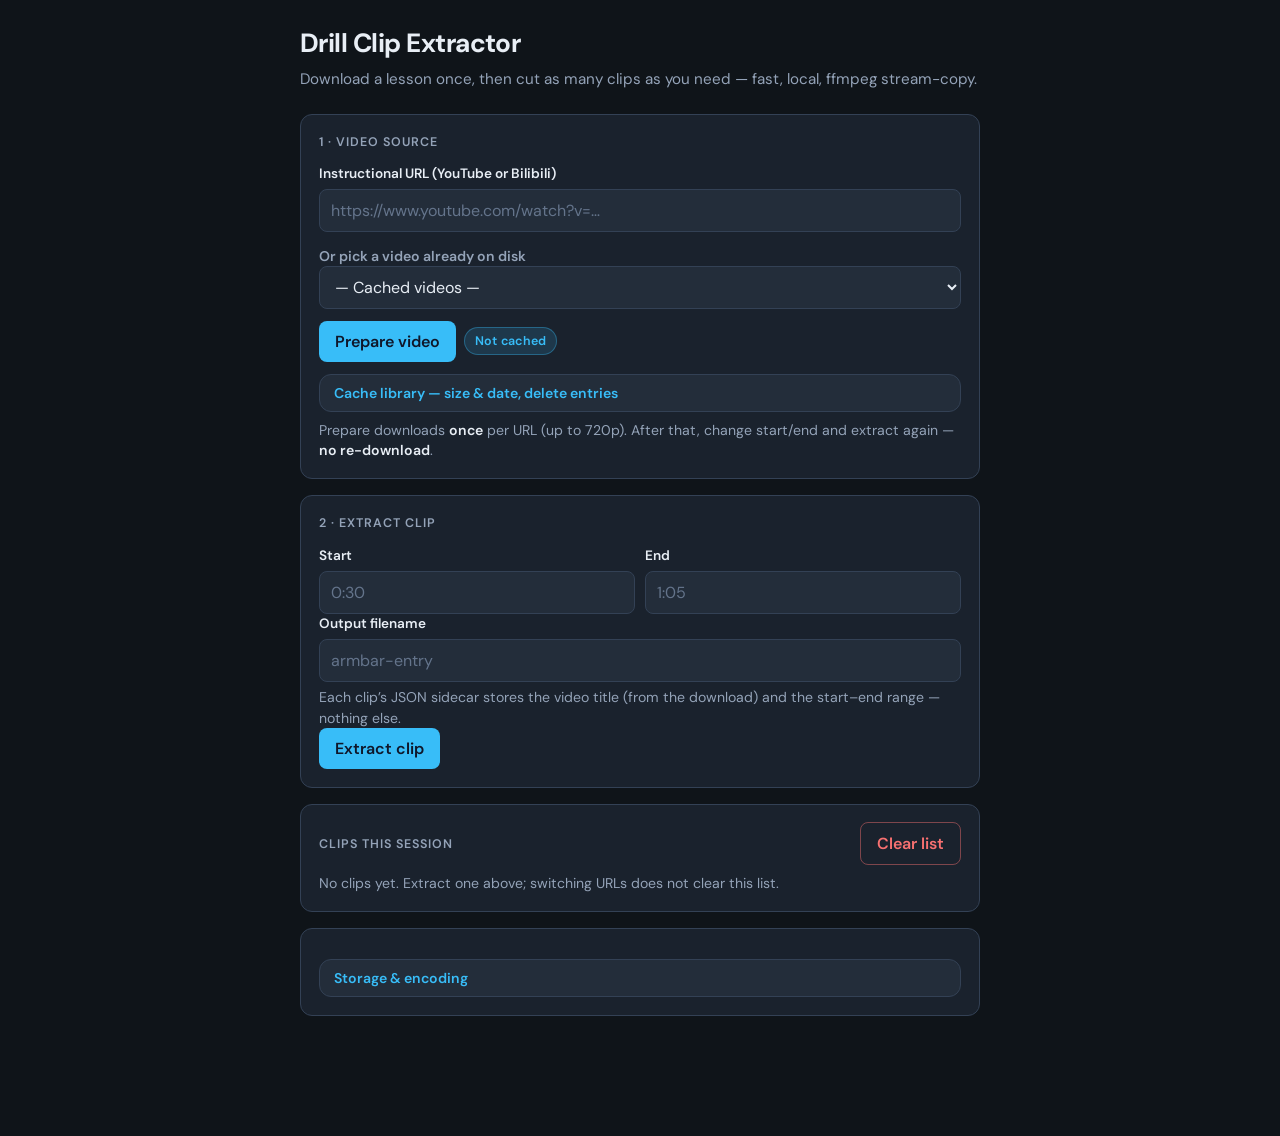
==== static/index.html @ 54c568aa "init" ====
<!DOCTYPE html>
<html lang="en">
<head>
  <meta charset="UTF-8">
  <meta name="viewport" content="width=device-width, initial-scale=1.0">
  <title>Drill Clip Extractor</title>
  <link rel="preconnect" href="https://fonts.googleapis.com">
  <link rel="preconnect" href="https://fonts.gstatic.com" crossorigin>
  <link href="https://fonts.googleapis.com/css2?family=DM+Sans:ital,opsz,wght@0,9..40,400;0,9..40,600;0,9..40,700;1,9..40,400&family=JetBrains+Mono:wght@400;500&display=swap" rel="stylesheet">
  <style>
    :root {
      --bg: #0f1419;
      --surface: #1a222d;
      --surface2: #232d3a;
      --border: #334155;
      --text: #e8eef5;
      --muted: #94a3b8;
      --accent: #38bdf8;
      --accent-dim: rgba(56, 189, 248, 0.15);
      --ok: #4ade80;
      --warn: #fbbf24;
      --radius: 12px;
      --font: "DM Sans", system-ui, sans-serif;
      --mono: "JetBrains Mono", ui-monospace, monospace;
    }
    * { box-sizing: border-box; }
    body {
      margin: 0;
      font-family: var(--font);
      background: var(--bg);
      color: var(--text);
      min-height: 100vh;
      line-height: 1.45;
    }
    .wrap {
      max-width: 720px;
      margin: 0 auto;
      padding: 1.5rem 1.25rem 3rem;
    }
    h1 {
      font-size: 1.65rem;
      font-weight: 700;
      letter-spacing: -0.02em;
      margin: 0 0 0.35rem;
    }
    .tagline {
      color: var(--muted);
      font-size: 0.95rem;
      margin: 0 0 1.5rem;
    }
    section {
      background: var(--surface);
      border: 1px solid var(--border);
      border-radius: var(--radius);
      margin-bottom: 1rem;
      padding: 1.1rem 1.15rem;
    }
    section h2 {
      font-size: 0.78rem;
      text-transform: uppercase;
      letter-spacing: 0.08em;
      color: var(--muted);
      margin: 0 0 0.85rem;
      font-weight: 600;
    }
    label {
      display: block;
      font-size: 0.85rem;
      font-weight: 600;
      margin-bottom: 0.35rem;
      color: var(--text);
    }
    input[type="url"],
    input[type="text"],
    select,
    textarea,
    button {
      font: inherit;
      border-radius: 8px;
    }
    input[type="url"],
    input[type="text"],
    select,
    textarea {
      width: 100%;
      padding: 0.55rem 0.65rem;
      background: var(--surface2);
      border: 1px solid var(--border);
      color: var(--text);
    }
    input::placeholder,
    textarea::placeholder {
      color: #64748b;
    }
    textarea {
      min-height: 7rem;
      resize: vertical;
      font-family: var(--mono);
      font-size: 0.85rem;
    }
    .row {
      display: flex;
      flex-wrap: wrap;
      gap: 0.65rem;
      align-items: flex-end;
    }
    .row .field {
      flex: 1 1 140px;
    }
    .actions {
      display: flex;
      flex-wrap: wrap;
      gap: 0.5rem;
      align-items: center;
      margin-top: 0.75rem;
    }
    button {
      cursor: pointer;
      border: none;
      padding: 0.55rem 1rem;
      font-weight: 600;
      transition: background 0.15s, opacity 0.15s;
    }
    button:disabled {
      opacity: 0.45;
      cursor: not-allowed;
    }
    .btn-primary {
      background: var(--accent);
      color: #0f172a;
    }
    .btn-primary:hover:not(:disabled) {
      filter: brightness(1.08);
    }
    .btn-ghost {
      background: var(--surface2);
      color: var(--text);
      border: 1px solid var(--border);
    }
    .btn-ghost:hover:not(:disabled) {
      background: #2d3a4a;
    }
    .btn-danger {
      background: transparent;
      color: #f87171;
      border: 1px solid rgba(248, 113, 113, 0.45);
    }
    .status-bar {
      display: flex;
      flex-wrap: wrap;
      align-items: center;
      gap: 0.5rem 0.75rem;
      min-height: 2rem;
      font-size: 0.9rem;
    }
    #status {
      color: var(--muted);
      flex: 1 1 200px;
    }
    .pill {
      display: inline-flex;
      align-items: center;
      gap: 0.35rem;
      padding: 0.25rem 0.6rem;
      border-radius: 999px;
      font-size: 0.78rem;
      font-weight: 600;
      letter-spacing: 0.02em;
    }
    .pill-ok {
      background: rgba(74, 222, 128, 0.12);
      color: var(--ok);
      border: 1px solid rgba(74, 222, 128, 0.35);
    }
    .pill-warn {
      background: rgba(251, 191, 36, 0.12);
      color: var(--warn);
      border: 1px solid rgba(251, 191, 36, 0.35);
    }
    .pill-muted {
      background: var(--accent-dim);
      color: var(--accent);
      border: 1px solid rgba(56, 189, 248, 0.35);
    }
    .hint {
      margin: 0.5rem 0 0;
      font-size: 0.88rem;
      color: var(--muted);
    }
    .hint strong { color: var(--text); font-weight: 600; }
    #clip-list {
      list-style: none;
      margin: 0;
      padding: 0;
    }
    #clip-list li {
      display: flex;
      flex-wrap: wrap;
      align-items: center;
      gap: 0.5rem;
      padding: 0.55rem 0;
      border-bottom: 1px solid var(--border);
      font-size: 0.9rem;
    }
    #clip-list li:last-child { border-bottom: none; }
    #clip-list .meta {
      flex: 1 1 200px;
      color: var(--muted);
      font-size: 0.82rem;
    }
    #clip-list .name { color: var(--text); font-weight: 600; }
    .clip-head {
      display: flex;
      flex-wrap: wrap;
      align-items: center;
      justify-content: space-between;
      gap: 0.5rem;
      margin-bottom: 0.5rem;
    }
    .clip-head h2 { margin: 0; }
    footer.note {
      margin-top: 1.5rem;
      font-size: 0.8rem;
      color: #64748b;
    }
    details.cache-panel {
      margin-top: 0.75rem;
      border: 1px solid var(--border);
      border-radius: var(--radius);
      background: var(--surface2);
      padding: 0.5rem 0.85rem;
    }
    details.cache-panel > summary {
      cursor: pointer;
      font-weight: 600;
      font-size: 0.88rem;
      color: var(--accent);
      list-style: none;
    }
    details.cache-panel > summary::-webkit-details-marker { display: none; }
    .cache-table {
      width: 100%;
      border-collapse: collapse;
      font-size: 0.82rem;
      margin-top: 0.65rem;
    }
    .cache-table th,
    .cache-table td {
      text-align: left;
      padding: 0.35rem 0.5rem;
      border-bottom: 1px solid var(--border);
      vertical-align: top;
    }
    .cache-table th { color: var(--muted); font-weight: 600; }
    .cache-table tr:last-child td { border-bottom: none; }
    .timeline-wrap {
      margin-top: 0.75rem;
    }
    .timeline-wrap[hidden] { display: none !important; }
    #preview-video {
      position: absolute;
      width: 1px;
      height: 1px;
      opacity: 0;
      pointer-events: none;
      left: -9999px;
    }
    .timeline {
      position: relative;
      height: 36px;
      margin-top: 0.35rem;
      user-select: none;
      touch-action: none;
    }
    .timeline-track {
      position: absolute;
      left: 0;
      right: 0;
      top: 50%;
      height: 10px;
      transform: translateY(-50%);
      background: var(--surface2);
      border: 1px solid var(--border);
      border-radius: 999px;
    }
    .timeline-range {
      position: absolute;
      top: 0;
      bottom: 0;
      background: var(--accent-dim);
      border-radius: 999px;
      pointer-events: none;
    }
    .timeline-handle {
      position: absolute;
      top: 50%;
      width: 14px;
      height: 22px;
      margin-top: -11px;
      margin-left: -7px;
      padding: 0;
      border-radius: 4px;
      background: var(--accent);
      border: 1px solid #0ea5e9;
      cursor: grab;
      z-index: 2;
    }
    .timeline-handle:active { cursor: grabbing; }
    .timeline-handle:focus-visible {
      outline: 2px solid var(--accent);
      outline-offset: 2px;
    }
  </style>
</head>
<body>
  <div class="wrap">
    <h1>Drill Clip Extractor</h1>
    <p class="tagline">Download a lesson once, then cut as many clips as you need — fast, local, ffmpeg stream-copy.</p>

    <section id="source-section" aria-labelledby="source-heading">
      <h2 id="source-heading">1 · Video source</h2>
      <label for="url-input">Instructional URL (YouTube or Bilibili)</label>
      <input type="url" id="url-input" placeholder="https://www.youtube.com/watch?v=…" autocomplete="off">
      <label for="library-select" class="hint" style="margin-top:0.85rem;">Or pick a video already on disk</label>
      <select id="library-select" aria-label="Cached videos">
        <option value="">— Library (after first download) —</option>
      </select>
      <div class="actions">
        <button type="button" class="btn-primary" id="prepare-btn">Prepare video</button>
        <span class="pill pill-muted" id="cache-pill" hidden>Not cached</span>
      </div>
      <details class="cache-panel" id="cache-panel">
        <summary>Cache library — size &amp; date, delete entries</summary>
        <table class="cache-table" id="cache-table" aria-label="Cached videos">
          <thead><tr><th>Source</th><th>Size</th><th>Cached</th><th></th></tr></thead>
          <tbody id="cache-table-body"></tbody>
        </table>
        <p class="hint" id="cache-empty">No videos cached yet.</p>
      </details>
      <p class="hint">Prepare downloads <strong>once</strong> per URL (up to 720p). After that, change start/end and extract again — <strong>no re-download</strong>.</p>
    </section>

    <section id="clip-section" aria-labelledby="clip-heading">
      <h2 id="clip-heading">2 · Extract clip</h2>
      <form id="clip-form">
        <video id="preview-video" preload="metadata" playsinline muted></video>
        <div class="timeline-wrap" id="timeline-wrap" hidden>
          <label id="timeline-label">Clip range (drag handles or type times)</label>
          <div class="timeline" id="timeline" role="group" aria-labelledby="timeline-label">
            <div class="timeline-track" id="timeline-track">
              <div class="timeline-range" id="timeline-range"></div>
              <button type="button" class="timeline-handle" id="handle-start" aria-label="Clip start on timeline"></button>
              <button type="button" class="timeline-handle" id="handle-end" aria-label="Clip end on timeline"></button>
            </div>
          </div>
        </div>
        <div class="row">
          <div class="field">
            <label for="start">Start</label>
            <input type="text" id="start" placeholder="0:30" pattern="\d+:\d{2}(:\d{2})?" inputmode="numeric" autocomplete="off">
          </div>
          <div class="field">
            <label for="end">End</label>
            <input type="text" id="end" placeholder="1:05" pattern="\d+:\d{2}(:\d{2})?" inputmode="numeric" autocomplete="off">
          </div>
        </div>
        <label for="filename">Output filename</label>
        <input type="text" id="filename" placeholder="armbar-entry" autocomplete="off">
        <p class="hint" style="margin-top:0.35rem;">Each clip’s JSON sidecar stores the video title (from the download) and the start–end range — nothing else.</p>
        <button type="submit" class="btn-primary" id="extract-btn">Extract clip</button>
      </form>
    </section>

    <section id="session-section" aria-labelledby="session-heading">
      <div class="clip-head">
        <h2 id="session-heading">Clips this session</h2>
        <button type="button" class="btn-danger" id="clear-clips-btn">Clear list</button>
      </div>
      <ul id="clip-list"></ul>
      <p class="hint" id="clips-empty" style="margin-top:0.5rem;">No clips yet. Extract one above; switching URLs does not clear this list.</p>
    </section>

    <section id="settings-section" aria-label="Storage and encoding settings">
      <details class="cache-panel" id="settings-panel">
        <summary>Storage &amp; encoding</summary>
        <p class="hint">Saved to <code>~/.drillclips/config.json</code>. Applies immediately — no restart.</p>
        <label for="settings-cache-dir">Cache directory</label>
        <input type="text" id="settings-cache-dir" autocomplete="off" spellcheck="false">
        <label for="settings-output-dir">Clips output directory</label>
        <input type="text" id="settings-output-dir" autocomplete="off" spellcheck="false">
        <div class="row" style="margin-top:0.65rem;">
          <div class="field">
            <label for="settings-crf">Clip CRF (18–51)</label>
            <input type="number" id="settings-crf" min="18" max="51" step="1" inputmode="numeric">
          </div>
          <div class="field">
            <label for="settings-preset">x264 preset</label>
            <input type="text" id="settings-preset" placeholder="medium" autocomplete="off">
          </div>
          <div class="field">
            <label for="settings-audio">AAC kb/s</label>
            <input type="number" id="settings-audio" min="32" max="320" step="1" inputmode="numeric">
          </div>
        </div>
        <div class="actions" style="margin-top:0.75rem;">
          <button type="button" class="btn-primary" id="settings-save-btn">Save settings</button>
        </div>
      </details>
    </section>

    <div class="status-bar" role="status">
      <span id="status"></span>
    </div>
    <footer class="note" id="config-foot"></footer>
  </div>

  <script>
    var timelineDuration = 0;
    var currentCacheKey = null;
    var timelineDrag = null;
    var MIN_GAP = 0.25;

    function setStatus(text) {
      document.getElementById("status").textContent = text || "";
    }

    function parseTimestamp(str) {
      var t = String(str).trim();
      if (!t) throw new Error("empty");
      var parts = t.split(":");
      if (parts.length === 1) return parseFloat(parts[0]);
      if (parts.length === 2) return parseInt(parts[0], 10) * 60 + parseFloat(parts[1]);
      if (parts.length === 3) return parseInt(parts[0], 10) * 3600 + parseInt(parts[1], 10) * 60 + parseFloat(parts[2]);
      throw new Error("bad");
    }

    function formatTimestamp(sec) {
      if (!isFinite(sec) || sec < 0) return "0:00";
      var h = Math.floor(sec / 3600);
      var m = Math.floor((sec % 3600) / 60);
      var s = sec - h * 3600 - m * 60;
      var frac = s % 1;
      if (h > 0) {
        return h + ":" + String(m).padStart(2, "0") + ":" + (frac ? s.toFixed(2) : String(Math.floor(s)).padStart(2, "0"));
      }
      return m + ":" + (frac ? s.toFixed(2) : String(Math.floor(s)).padStart(2, "0"));
    }

    function setPill(cached, sizeBytes) {
      var el = document.getElementById("cache-pill");
      el.hidden = false;
      if (cached) {
        el.className = "pill pill-ok";
        if (sizeBytes != null) {
          var mb = (sizeBytes / (1024 * 1024)).toFixed(1);
          el.textContent = "Cached · " + mb + " MB";
        } else {
          el.textContent = "Cached";
        }
      } else {
        el.className = "pill pill-warn";
        el.textContent = "Not cached";
      }
    }

    function setPillDownloading() {
      var el = document.getElementById("cache-pill");
      el.hidden = false;
      el.className = "pill pill-warn";
      el.textContent = "Downloading";
    }

    function hidePill() {
      var el = document.getElementById("cache-pill");
      el.hidden = true;
    }

    function updateTimelineVisuals() {
      var d = timelineDuration;
      if (!d || !isFinite(d)) return;
      var startS;
      var endS;
      try {
        startS = parseTimestamp(document.getElementById("start").value);
        endS = parseTimestamp(document.getElementById("end").value);
      } catch (e) {
        return;
      }
      var range = document.getElementById("timeline-range");
      var hs = document.getElementById("handle-start");
      var he = document.getElementById("handle-end");
      var p0 = (startS / d) * 100;
      var p1 = (endS / d) * 100;
      range.style.left = p0 + "%";
      range.style.width = Math.max(0, p1 - p0) + "%";
      hs.style.left = p0 + "%";
      he.style.left = p1 + "%";
    }

    function applyScrubberRange(startS, endS) {
      var min = MIN_GAP;
      var d = timelineDuration;
      if (d && d > 0) {
        startS = Math.max(0, Math.min(startS, d - min));
        endS = Math.max(startS + min, Math.min(endS, d));
      }
      document.getElementById("start").value = formatTimestamp(startS);
      document.getElementById("end").value = formatTimestamp(endS);
      updateTimelineVisuals();
    }

    function positionFromClientX(clientX) {
      var track = document.getElementById("timeline-track");
      var r = track.getBoundingClientRect();
      var x = Math.max(0, Math.min(clientX - r.left, r.width));
      if (r.width <= 0) return 0;
      return (x / r.width) * timelineDuration;
    }

    function loadCachedPreview(cacheKey) {
      var vid = document.getElementById("preview-video");
      var wrap = document.getElementById("timeline-wrap");
      if (!cacheKey) {
        vid.removeAttribute("src");
        try {
          vid.load();
        } catch (e) {
          /* ignore */
        }
        wrap.hidden = true;
        timelineDuration = 0;
        currentCacheKey = null;
        return;
      }
      currentCacheKey = cacheKey;
      vid.src = "/api/cache/preview/" + encodeURIComponent(cacheKey);
      vid.load();
    }

    function resetFormAfterExtract() {
      document.getElementById("filename").value = "";
      var d = timelineDuration;
      if (d && isFinite(d) && d > 0) {
        applyScrubberRange(0, d);
      }
    }

    function formatBytes(n) {
      if (n < 1024) return n + " B";
      if (n < 1024 * 1024) return (n / 1024).toFixed(1) + " KB";
      return (n / (1024 * 1024)).toFixed(1) + " MB";
    }

    async function refreshCachePanel() {
      var tbody = document.getElementById("cache-table-body");
      var empty = document.getElementById("cache-empty");
      tbody.innerHTML = "";
      try {
        var res = await fetch("/api/cache/videos");
        if (!res.ok) return;
        var data = await res.json();
        empty.style.display = data.videos.length ? "none" : "block";
        for (var i = 0; i < data.videos.length; i++) {
          var v = data.videos[i];
          var tr = document.createElement("tr");
          var tdSrc = document.createElement("td");
          tdSrc.textContent = formatLibLabel(v);
          var tdSize = document.createElement("td");
          tdSize.textContent = formatBytes(v.size_bytes);
          var tdWhen = document.createElement("td");
          tdWhen.textContent = new Date(v.modified * 1000).toLocaleString();
          var tdDel = document.createElement("td");
          var delBtn = document.createElement("button");
          delBtn.type = "button";
          delBtn.className = "btn-danger";
          delBtn.textContent = "Delete";
          delBtn.addEventListener(
            "click",
            (function (key) {
              return function () {
                deleteCacheEntry(key);
              };
            })(v.cache_key)
          );
          tdDel.appendChild(delBtn);
          tr.appendChild(tdSrc);
          tr.appendChild(tdSize);
          tr.appendChild(tdWhen);
          tr.appendChild(tdDel);
          tbody.appendChild(tr);
        }
      } catch (e) {
        /* ignore */
      }
    }

    async function deleteCacheEntry(cacheKey) {
      if (!window.confirm("Remove this cached video from disk?")) return;
      try {
        var res = await fetch("/api/cache/videos/" + encodeURIComponent(cacheKey), { method: "DELETE" });
        if (!res.ok) {
          setStatus("Delete failed: " + (await readErrorBody(res)));
          return;
        }
        await refreshLibrary();
        await refreshCachePanel();
        await refreshCacheStatus();
        if (currentCacheKey === cacheKey) {
          loadCachedPreview(null);
        }
        setStatus("Cache entry removed.");
      } catch (err) {
        setStatus(err.message || String(err));
      }
    }

    async function readErrorBody(res) {
      const text = await res.text();
      try {
        const j = JSON.parse(text);
        if (j.detail !== undefined) {
          if (typeof j.detail === "string") return j.detail;
          if (Array.isArray(j.detail)) return j.detail.map(function (x) { return x.msg || JSON.stringify(x); }).join("; ");
        }
      } catch (e) {
        /* ignore */
      }
      return text || res.statusText;
    }

    function fillSettingsFromConfig(cfg) {
      document.getElementById("settings-cache-dir").value = cfg.cache_dir || "";
      document.getElementById("settings-output-dir").value = cfg.output_dir || "";
      document.getElementById("settings-crf").value = cfg.clip_crf;
      document.getElementById("settings-preset").value = cfg.clip_preset || "";
      document.getElementById("settings-audio").value = cfg.clip_audio_kbps;
    }

    async function loadConfigFoot() {
      try {
        const [cfgRes, healthRes] = await Promise.all([fetch("/api/config"), fetch("/api/health")]);
        const cfg = await cfgRes.json();
        const health = await healthRes.json();
        fillSettingsFromConfig(cfg);
        var msg = "Cache: " + cfg.cache_dir + " · Clips: " + cfg.output_dir;
        if (health.ffmpeg === false) {
          msg += " · ffmpeg missing (install for merge + clips).";
        }
        document.getElementById("config-foot").textContent = msg;
      } catch (error) {
        document.getElementById("config-foot").textContent = "";
      }
    }

    async function saveSettings() {
      var cacheDir = document.getElementById("settings-cache-dir").value.trim();
      var outDir = document.getElementById("settings-output-dir").value.trim();
      if (!cacheDir || !outDir) {
        setStatus("Cache and clips output paths are required.");
        return;
      }
      var crf = parseInt(document.getElementById("settings-crf").value, 10);
      var audio = parseInt(document.getElementById("settings-audio").value, 10);
      var preset = document.getElementById("settings-preset").value.trim();
      if (isNaN(crf) || crf < 18 || crf > 51) {
        setStatus("CRF must be between 18 and 51.");
        return;
      }
      if (isNaN(audio) || audio < 32 || audio > 320) {
        setStatus("AAC bitrate must be between 32 and 320 kb/s.");
        return;
      }
      try {
        var res = await fetch("/api/config", {
          method: "POST",
          headers: { "Content-Type": "application/json" },
          body: JSON.stringify({
            cache_dir: cacheDir,
            output_dir: outDir,
            clip_crf: crf,
            clip_preset: preset || "medium",
            clip_audio_kbps: audio,
          }),
        });
        if (!res.ok) {
          setStatus("Settings failed: " + (await readErrorBody(res)));
          return;
        }
        setStatus("Settings saved.");
        await loadConfigFoot();
        await refreshLibrary();
        await refreshCachePanel();
        await refreshCacheStatus();
      } catch (err) {
        setStatus(err.message || String(err));
      }
    }

    async function refreshCacheStatus() {
      const url = document.getElementById("url-input").value.trim();
      if (!url) {
        hidePill();
        loadCachedPreview(null);
        return;
      }
      try {
        const res = await fetch("/api/cache/status?url=" + encodeURIComponent(url));
        if (!res.ok) {
          hidePill();
          loadCachedPreview(null);
          return;
        }
        const data = await res.json();
        setPill(data.cached, data.size_bytes);
        if (data.cached && data.cache_key) {
          loadCachedPreview(data.cache_key);
        } else {
          loadCachedPreview(null);
        }
      } catch (e) {
        hidePill();
        loadCachedPreview(null);
      }
    }

    function formatLibLabel(v) {
      if (v.url) {
        try {
          var u = new URL(v.url);
          var host = u.hostname.replace(/^www\./, "");
          var tail = u.pathname + u.search;
          if (tail.length > 42) tail = tail.slice(0, 40) + "…";
          return host + tail;
        } catch (err) {
          return v.url.slice(0, 56) + (v.url.length > 56 ? "…" : "");
        }
      }
      return "Unknown file · " + v.cache_key;
    }

    async function refreshLibrary() {
      const sel = document.getElementById("library-select");
      const prev = sel.value;
      sel.innerHTML = "";
      var opt0 = document.createElement("option");
      opt0.value = "";
      opt0.textContent = "— Cached videos —";
      sel.appendChild(opt0);
      try {
        const res = await fetch("/api/cache/videos");
        if (!res.ok) return;
        const data = await res.json();
        for (var i = 0; i < data.videos.length; i++) {
          var v = data.videos[i];
          var o = document.createElement("option");
          o.value = v.url || "";
          o.setAttribute("data-key", v.cache_key);
          o.textContent = formatLibLabel(v);
          if (!v.url) o.disabled = true;
          sel.appendChild(o);
        }
      } catch (e) {
        /* ignore */
      }
      if (prev && Array.prototype.some.call(sel.options, function (x) { return x.value === prev; })) {
        sel.value = prev;
      }
    }

    function setExtractBusy(busy) {
      const btn = document.getElementById("extract-btn");
      const prep = document.getElementById("prepare-btn");
      if (btn) btn.disabled = !!busy;
      if (prep) prep.disabled = !!busy;
    }

    function streamDownloadUntilDone(jobId) {
      setPillDownloading();
      return new Promise(function (resolve, reject) {
        const es = new EventSource("/api/download/stream/" + encodeURIComponent(jobId));
        es.onmessage = function (event) {
          try {
            const payload = JSON.parse(event.data);
            if (payload.type === "progress") {
              setPillDownloading();
              const p = payload.percent != null ? payload.percent + "%" : "…";
              setStatus("Downloading… " + p);
            } else if (payload.type === "done") {
              es.close();
              resolve(payload);
            } else if (payload.type === "error") {
              es.close();
              reject(new Error(payload.message || "Download failed"));
            } else if (payload.type === "hook_finished") {
              /* ignore */
            }
          } catch (err) {
            es.close();
            reject(err);
          }
        };
        es.onerror = function () {
          es.close();
          reject(new Error("Download stream disconnected."));
        };
      });
    }

    async function ensureVideoCached() {
      setPillDownloading();
      const postJob = await fetch("/api/download", { method: "POST" });
      if (!postJob.ok) {
        throw new Error(await readErrorBody(postJob));
      }
      const data = await postJob.json();
      await streamDownloadUntilDone(data.job_id);
    }

    async function postInstructional(url) {
      const inst = await fetch("/api/instructional", {
        method: "POST",
        headers: { "Content-Type": "application/json" },
        body: JSON.stringify({ url: url }),
      });
      if (!inst.ok) throw new Error(await readErrorBody(inst));
    }

    async function onPrepareClick() {
      const url = document.getElementById("url-input").value.trim();
      if (!url) {
        setStatus("Paste a video URL first.");
        return;
      }
      setExtractBusy(true);
      try {
        await postInstructional(url);
        setStatus("Checking cache…");
        var check = await fetch("/api/cache/status?url=" + encodeURIComponent(url));
        if (check.ok) {
          var st = await check.json();
          if (st.cached) {
            setStatus("Already on disk — add clips without downloading again.");
            setPill(true, st.size_bytes);
            if (st.cache_key) loadCachedPreview(st.cache_key);
            await refreshLibrary();
            await refreshCachePanel();
            return;
          }
        }
        setStatus("Downloading (first time for this URL)…");
        await ensureVideoCached();
        setStatus("Ready — extract one or more clips.");
        await refreshCacheStatus();
        await refreshLibrary();
        await refreshCachePanel();
      } catch (err) {
        setStatus(err.message || String(err));
      } finally {
        setExtractBusy(false);
      }
    }

    async function refreshClips() {
      const res = await fetch("/api/clips");
      if (!res.ok) return;
      const data = await res.json();
      const ul = document.getElementById("clip-list");
      const empty = document.getElementById("clips-empty");
      ul.innerHTML = "";
      for (const clip of data.clips) {
        const li = document.createElement("li");
        const main = document.createElement("div");
        main.className = "meta";
        const name = document.createElement("span");
        name.className = "name";
        name.textContent = clip.filename;
        main.appendChild(name);
        const sub = document.createElement("div");
        sub.textContent = clip.start + " → " + clip.end;
        main.appendChild(sub);
        const src = document.createElement("div");
        try {
          var su = new URL(clip.source_url);
          src.textContent = su.hostname.replace(/^www\./, "");
        } catch (e) {
          src.textContent = clip.source_url.slice(0, 40);
        }
        main.appendChild(src);
        const btn = document.createElement("button");
        btn.type = "button";
        btn.className = "btn-ghost";
        btn.textContent = "Play";
        btn.addEventListener("click", function () {
          window.open(clip.play_url, "_blank", "noopener,noreferrer");
        });
        li.appendChild(main);
        li.appendChild(btn);
        ul.appendChild(li);
      }
      empty.style.display = data.clips.length ? "none" : "block";
    }

    async function onClearClips() {
      if (!window.confirm("Clear the session clip list?")) return;
      const res = await fetch("/api/clips", { method: "DELETE" });
      if (res.ok) await refreshClips();
    }

    async function onClipSubmit(event) {
      event.preventDefault();
      const start = document.getElementById("start").value.trim();
      const end = document.getElementById("end").value.trim();
      const filename = document.getElementById("filename").value.trim();
      const url = document.getElementById("url-input").value.trim();
      if (!url) {
        setStatus("Paste an instructional URL (or pick from library).");
        return;
      }
      if (!start || !end || !filename) {
        setStatus("Start, end, and filename are required.");
        return;
      }
      setExtractBusy(true);
      try {
        await postInstructional(url);
        let res = await fetch("/api/clips", {
          method: "POST",
          headers: { "Content-Type": "application/json" },
          body: JSON.stringify({
            start: start,
            end: end,
            filename: filename,
            url: url,
          }),
        });
        if (res.status === 409) {
          setStatus("Video not local yet — downloading once…");
          setPillDownloading();
          await ensureVideoCached();
          setStatus("Extracting clip…");
          res = await fetch("/api/clips", {
            method: "POST",
            headers: { "Content-Type": "application/json" },
            body: JSON.stringify({
              start: start,
              end: end,
              filename: filename,
              url: url,
            }),
          });
        }
        if (!res.ok) {
          setStatus("Extract failed: " + (await readErrorBody(res)));
          return;
        }
        setStatus("Clip saved — adjust times and extract another from the same video.");
        resetFormAfterExtract();
        await refreshClips();
        await refreshCacheStatus();
        await refreshCachePanel();
      } catch (err) {
        setStatus(err.message || String(err));
      } finally {
        setExtractBusy(false);
      }
    }

    function wireTimelineInteractions() {
      var vid = document.getElementById("preview-video");
      var wrap = document.getElementById("timeline-wrap");
      vid.addEventListener("loadedmetadata", function () {
        timelineDuration = vid.duration || 0;
        if (!timelineDuration || !isFinite(timelineDuration)) {
          wrap.hidden = true;
          return;
        }
        wrap.hidden = false;
        var startS;
        var endS;
        try {
          startS = parseTimestamp(document.getElementById("start").value);
          endS = parseTimestamp(document.getElementById("end").value);
        } catch (e) {
          startS = 0;
          endS = Math.min(60, timelineDuration);
        }
        if (endS <= startS || endS > timelineDuration || startS < 0) {
          startS = 0;
          endS = Math.min(60, timelineDuration);
        }
        applyScrubberRange(startS, endS);
      });

      function onPointerMove(ev) {
        if (!timelineDrag) return;
        var clientX = ev.clientX != null ? ev.clientX : (ev.touches && ev.touches[0] ? ev.touches[0].clientX : 0);
        var sec = positionFromClientX(clientX);
        try {
          if (timelineDrag.which === "start") {
            var endS = parseTimestamp(document.getElementById("end").value);
            sec = Math.min(sec, endS - MIN_GAP);
            applyScrubberRange(Math.max(0, sec), endS);
          } else {
            var startS = parseTimestamp(document.getElementById("start").value);
            sec = Math.max(sec, startS + MIN_GAP);
            applyScrubberRange(startS, Math.min(timelineDuration, sec));
          }
        } catch (e) {
          /* ignore */
        }
      }

      function endDrag() {
        timelineDrag = null;
        window.removeEventListener("pointermove", onPointerMove);
        window.removeEventListener("pointerup", endDrag);
        window.removeEventListener("pointercancel", endDrag);
      }

      function startDrag(which, ev) {
        if (!timelineDuration) return;
        timelineDrag = { which: which };
        if (ev.currentTarget && ev.pointerId != null) {
          try {
            ev.currentTarget.setPointerCapture(ev.pointerId);
          } catch (e) {
            /* ignore */
          }
        }
        window.addEventListener("pointermove", onPointerMove);
        window.addEventListener("pointerup", endDrag);
        window.addEventListener("pointercancel", endDrag);
        ev.preventDefault();
      }

      document.getElementById("handle-start").addEventListener("pointerdown", function (e) {
        startDrag("start", e);
      });
      document.getElementById("handle-end").addEventListener("pointerdown", function (e) {
        startDrag("end", e);
      });

      var tsT = null;
      function onTimeFieldInput() {
        clearTimeout(tsT);
        tsT = setTimeout(function () {
          try {
            var a = parseTimestamp(document.getElementById("start").value);
            var b = parseTimestamp(document.getElementById("end").value);
            if (b <= a) return;
            if (timelineDuration && b > timelineDuration) {
              document.getElementById("end").value = formatTimestamp(timelineDuration);
            }
            updateTimelineVisuals();
          } catch (err) {
            /* ignore */
          }
        }, 120);
      }
      document.getElementById("start").addEventListener("input", onTimeFieldInput);
      document.getElementById("end").addEventListener("input", onTimeFieldInput);

      window.addEventListener("resize", function () {
        updateTimelineVisuals();
      });
    }

    document.addEventListener("DOMContentLoaded", function () {
      document.getElementById("clip-form").addEventListener("submit", onClipSubmit);
      document.getElementById("prepare-btn").addEventListener("click", onPrepareClick);
      document.getElementById("clear-clips-btn").addEventListener("click", onClearClips);
      document.getElementById("cache-panel").addEventListener("toggle", function () {
        if (this.open) refreshCachePanel();
      });

      var urlInput = document.getElementById("url-input");
      var t = null;
      urlInput.addEventListener("input", function () {
        clearTimeout(t);
        t = setTimeout(refreshCacheStatus, 400);
      });
      urlInput.addEventListener("blur", refreshCacheStatus);

      document.getElementById("library-select").addEventListener("change", function () {
        var v = this.value;
        if (v) {
          urlInput.value = v;
          this.value = "";
          refreshCacheStatus();
          postInstructional(v).catch(function () {});
        }
      });

      wireTimelineInteractions();
      document.getElementById("settings-save-btn").addEventListener("click", saveSettings);
      loadConfigFoot();
      refreshClips();
      refreshLibrary();
      refreshCachePanel();
      refreshCacheStatus();
    });
  </script>
</body>
</html>
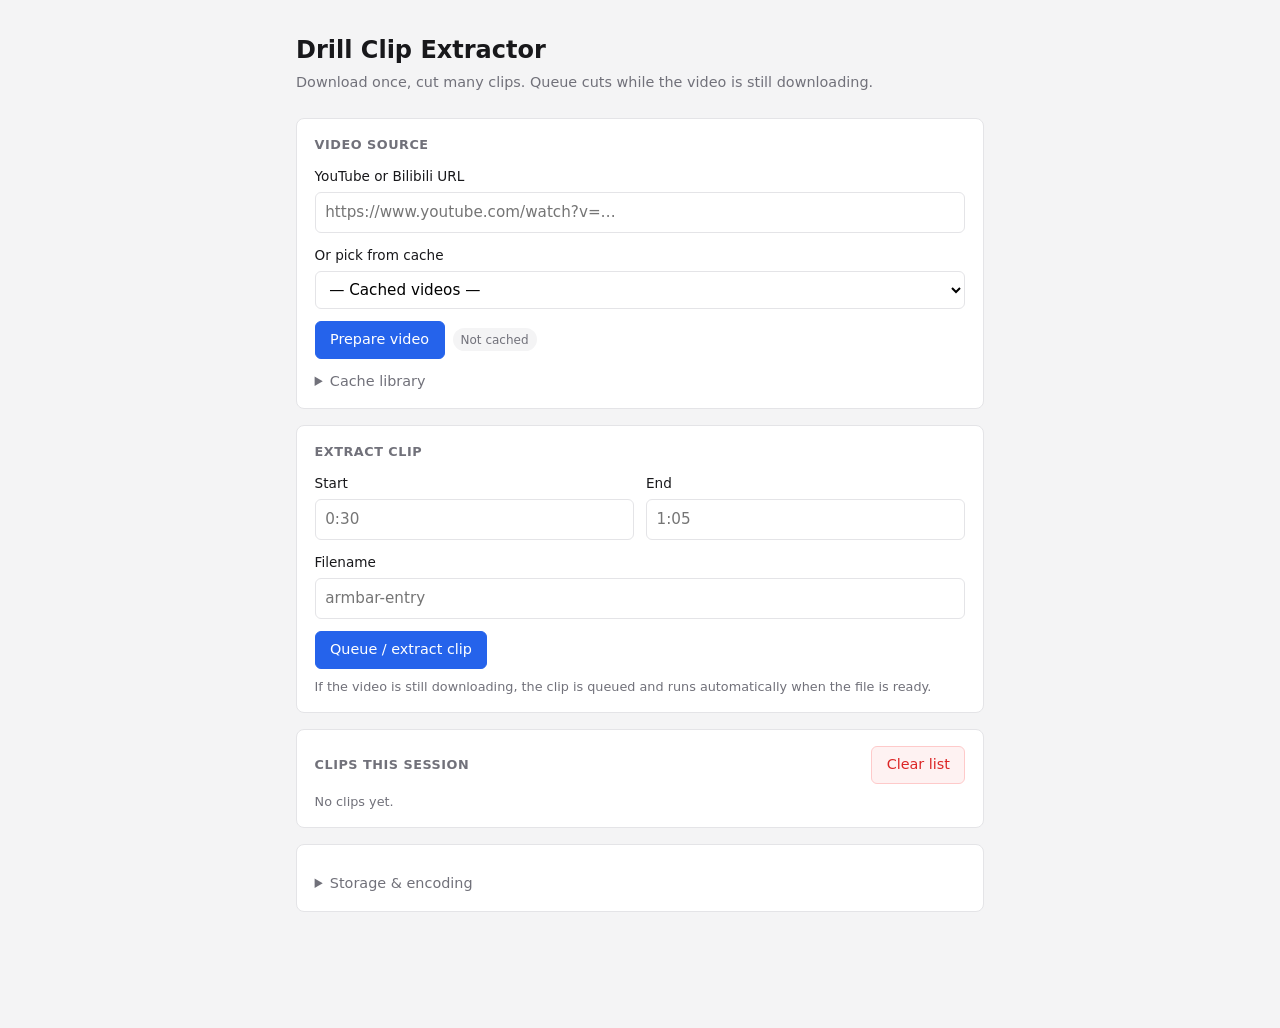
==== commit cd905381: "Add clip queue, local cache picker, and Bilibili download support. Move config to project-root confi" ====
--- a/static/index.html
+++ b/static/index.html
@@ -4,96 +4,87 @@
   <meta charset="UTF-8">
   <meta name="viewport" content="width=device-width, initial-scale=1.0">
   <title>Drill Clip Extractor</title>
-  <link rel="preconnect" href="https://fonts.googleapis.com">
-  <link rel="preconnect" href="https://fonts.gstatic.com" crossorigin>
-  <link href="https://fonts.googleapis.com/css2?family=DM+Sans:ital,opsz,wght@0,9..40,400;0,9..40,600;0,9..40,700;1,9..40,400&family=JetBrains+Mono:wght@400;500&display=swap" rel="stylesheet">
   <style>
     :root {
-      --bg: #0f1419;
-      --surface: #1a222d;
-      --surface2: #232d3a;
-      --border: #334155;
-      --text: #e8eef5;
-      --muted: #94a3b8;
-      --accent: #38bdf8;
-      --accent-dim: rgba(56, 189, 248, 0.15);
-      --ok: #4ade80;
-      --warn: #fbbf24;
-      --radius: 12px;
-      --font: "DM Sans", system-ui, sans-serif;
-      --mono: "JetBrains Mono", ui-monospace, monospace;
+      --bg: #f4f4f5;
+      --surface: #ffffff;
+      --border: #e4e4e7;
+      --text: #18181b;
+      --muted: #71717a;
+      --accent: #2563eb;
+      --accent-hover: #1d4ed8;
+      --ok: #15803d;
+      --warn: #b45309;
+      --danger: #dc2626;
+      --radius: 8px;
+      --mono: ui-monospace, "SF Mono", Menlo, monospace;
     }
     * { box-sizing: border-box; }
     body {
       margin: 0;
-      font-family: var(--font);
+      font-family: system-ui, -apple-system, "Segoe UI", Roboto, sans-serif;
       background: var(--bg);
       color: var(--text);
-      min-height: 100vh;
-      line-height: 1.45;
+      line-height: 1.5;
+      font-size: 15px;
     }
     .wrap {
       max-width: 720px;
-      margin: 0 auto;
-      padding: 1.5rem 1.25rem 3rem;
-    }
+      margin: 2rem auto;
+      padding: 0 1rem 2rem;
+    }
+    header { margin-bottom: 1.5rem; }
     h1 {
-      font-size: 1.65rem;
-      font-weight: 700;
-      letter-spacing: -0.02em;
-      margin: 0 0 0.35rem;
+      font-size: 1.5rem;
+      font-weight: 600;
+      margin: 0 0 0.25rem;
     }
     .tagline {
       color: var(--muted);
-      font-size: 0.95rem;
-      margin: 0 0 1.5rem;
+      font-size: 0.9rem;
+      margin: 0;
     }
     section {
       background: var(--surface);
       border: 1px solid var(--border);
       border-radius: var(--radius);
       margin-bottom: 1rem;
-      padding: 1.1rem 1.15rem;
+      padding: 1rem 1.1rem;
     }
     section h2 {
-      font-size: 0.78rem;
+      font-size: 0.8rem;
+      font-weight: 600;
       text-transform: uppercase;
-      letter-spacing: 0.08em;
+      letter-spacing: 0.04em;
       color: var(--muted);
-      margin: 0 0 0.85rem;
-      font-weight: 600;
+      margin: 0 0 0.75rem;
     }
     label {
       display: block;
       font-size: 0.85rem;
-      font-weight: 600;
+      font-weight: 500;
       margin-bottom: 0.35rem;
-      color: var(--text);
     }
     input[type="url"],
     input[type="text"],
-    select,
-    textarea,
-    button {
-      font: inherit;
-      border-radius: 8px;
-    }
-    input[type="url"],
-    input[type="text"],
+    input[type="number"],
     select,
     textarea {
       width: 100%;
-      padding: 0.55rem 0.65rem;
-      background: var(--surface2);
+      padding: 0.5rem 0.6rem;
+      font: inherit;
+      font-size: 0.95rem;
       border: 1px solid var(--border);
-      color: var(--text);
-    }
-    input::placeholder,
-    textarea::placeholder {
-      color: #64748b;
+      border-radius: 6px;
+      background: var(--surface);
+    }
+    input:focus, select:focus, textarea:focus {
+      outline: 2px solid var(--accent);
+      outline-offset: 0;
+      border-color: var(--accent);
     }
     textarea {
-      min-height: 7rem;
+      min-height: 80px;
       resize: vertical;
       font-family: var(--mono);
       font-size: 0.85rem;
@@ -101,12 +92,9 @@
     .row {
       display: flex;
       flex-wrap: wrap;
-      gap: 0.65rem;
-      align-items: flex-end;
-    }
-    .row .field {
-      flex: 1 1 140px;
-    }
+      gap: 0.75rem;
+    }
+    .row .field { flex: 1 1 120px; }
     .actions {
       display: flex;
       flex-wrap: wrap;
@@ -115,156 +103,64 @@
       margin-top: 0.75rem;
     }
     button {
+      font: inherit;
+      font-size: 0.9rem;
+      padding: 0.45rem 0.9rem;
+      border-radius: 6px;
+      border: 1px solid var(--border);
+      background: var(--surface);
       cursor: pointer;
-      border: none;
-      padding: 0.55rem 1rem;
-      font-weight: 600;
-      transition: background 0.15s, opacity 0.15s;
-    }
-    button:disabled {
-      opacity: 0.45;
-      cursor: not-allowed;
-    }
+    }
+    button:hover:not(:disabled) { background: var(--bg); }
+    button:disabled { opacity: 0.5; cursor: not-allowed; }
     .btn-primary {
       background: var(--accent);
-      color: #0f172a;
+      color: #fff;
+      border-color: var(--accent);
     }
     .btn-primary:hover:not(:disabled) {
-      filter: brightness(1.08);
-    }
-    .btn-ghost {
-      background: var(--surface2);
-      color: var(--text);
-      border: 1px solid var(--border);
-    }
-    .btn-ghost:hover:not(:disabled) {
-      background: #2d3a4a;
+      background: var(--accent-hover);
+      border-color: var(--accent-hover);
     }
     .btn-danger {
-      background: transparent;
-      color: #f87171;
-      border: 1px solid rgba(248, 113, 113, 0.45);
-    }
-    .status-bar {
-      display: flex;
-      flex-wrap: wrap;
-      align-items: center;
-      gap: 0.5rem 0.75rem;
-      min-height: 2rem;
+      color: var(--danger);
+      border-color: #fecaca;
+      background: #fef2f2;
+    }
+    .status-line {
       font-size: 0.9rem;
-    }
-    #status {
       color: var(--muted);
-      flex: 1 1 200px;
+      min-height: 1.25rem;
+      margin-top: 0.75rem;
     }
     .pill {
-      display: inline-flex;
-      align-items: center;
-      gap: 0.35rem;
-      padding: 0.25rem 0.6rem;
+      display: inline-block;
+      font-size: 0.75rem;
+      font-weight: 500;
+      padding: 0.15rem 0.5rem;
       border-radius: 999px;
-      font-size: 0.78rem;
-      font-weight: 600;
-      letter-spacing: 0.02em;
-    }
-    .pill-ok {
-      background: rgba(74, 222, 128, 0.12);
-      color: var(--ok);
-      border: 1px solid rgba(74, 222, 128, 0.35);
-    }
-    .pill-warn {
-      background: rgba(251, 191, 36, 0.12);
-      color: var(--warn);
-      border: 1px solid rgba(251, 191, 36, 0.35);
-    }
-    .pill-muted {
-      background: var(--accent-dim);
-      color: var(--accent);
-      border: 1px solid rgba(56, 189, 248, 0.35);
-    }
+    }
+    .pill-ok { background: #dcfce7; color: var(--ok); }
+    .pill-warn { background: #fef3c7; color: var(--warn); }
+    .pill-muted { background: #f4f4f5; color: var(--muted); }
     .hint {
+      font-size: 0.8rem;
+      color: var(--muted);
       margin: 0.5rem 0 0;
-      font-size: 0.88rem;
-      color: var(--muted);
-    }
-    .hint strong { color: var(--text); font-weight: 600; }
-    #clip-list {
-      list-style: none;
-      margin: 0;
-      padding: 0;
-    }
-    #clip-list li {
-      display: flex;
-      flex-wrap: wrap;
-      align-items: center;
-      gap: 0.5rem;
-      padding: 0.55rem 0;
-      border-bottom: 1px solid var(--border);
-      font-size: 0.9rem;
-    }
-    #clip-list li:last-child { border-bottom: none; }
-    #clip-list .meta {
-      flex: 1 1 200px;
-      color: var(--muted);
-      font-size: 0.82rem;
-    }
-    #clip-list .name { color: var(--text); font-weight: 600; }
-    .clip-head {
-      display: flex;
-      flex-wrap: wrap;
-      align-items: center;
-      justify-content: space-between;
-      gap: 0.5rem;
-      margin-bottom: 0.5rem;
-    }
-    .clip-head h2 { margin: 0; }
-    footer.note {
-      margin-top: 1.5rem;
-      font-size: 0.8rem;
-      color: #64748b;
-    }
-    details.cache-panel {
-      margin-top: 0.75rem;
-      border: 1px solid var(--border);
-      border-radius: var(--radius);
-      background: var(--surface2);
-      padding: 0.5rem 0.85rem;
-    }
-    details.cache-panel > summary {
-      cursor: pointer;
-      font-weight: 600;
-      font-size: 0.88rem;
-      color: var(--accent);
-      list-style: none;
-    }
-    details.cache-panel > summary::-webkit-details-marker { display: none; }
-    .cache-table {
+    }
+    #preview-video {
       width: 100%;
-      border-collapse: collapse;
-      font-size: 0.82rem;
-      margin-top: 0.65rem;
-    }
-    .cache-table th,
-    .cache-table td {
-      text-align: left;
-      padding: 0.35rem 0.5rem;
-      border-bottom: 1px solid var(--border);
-      vertical-align: top;
-    }
-    .cache-table th { color: var(--muted); font-weight: 600; }
-    .cache-table tr:last-child td { border-bottom: none; }
+      max-height: 200px;
+      background: #000;
+      border-radius: 6px;
+      margin-bottom: 0.75rem;
+      display: none;
+    }
+    #preview-video.visible { display: block; }
     .timeline-wrap {
-      margin-top: 0.75rem;
-    }
-    .timeline-wrap[hidden] { display: none !important; }
-    #preview-video {
-      position: absolute;
-      width: 1px;
-      height: 1px;
-      opacity: 0;
-      pointer-events: none;
-      left: -9999px;
-    }
+      margin-bottom: 0.75rem;
+    }
+    .timeline-wrap.is-hidden { display: none; }
     .timeline {
       position: relative;
       height: 36px;
@@ -277,18 +173,18 @@
       left: 0;
       right: 0;
       top: 50%;
-      height: 10px;
+      height: 6px;
       transform: translateY(-50%);
-      background: var(--surface2);
-      border: 1px solid var(--border);
-      border-radius: 999px;
+      background: var(--border);
+      border-radius: 3px;
     }
     .timeline-range {
       position: absolute;
       top: 0;
       bottom: 0;
-      background: var(--accent-dim);
-      border-radius: 999px;
+      background: var(--accent);
+      opacity: 0.35;
+      border-radius: 3px;
       pointer-events: none;
     }
     .timeline-handle {
@@ -301,116 +197,199 @@
       padding: 0;
       border-radius: 4px;
       background: var(--accent);
-      border: 1px solid #0ea5e9;
+      border: 2px solid #fff;
+      box-shadow: 0 1px 3px rgba(0,0,0,0.2);
       cursor: grab;
       z-index: 2;
     }
     .timeline-handle:active { cursor: grabbing; }
-    .timeline-handle:focus-visible {
-      outline: 2px solid var(--accent);
-      outline-offset: 2px;
+    .timeline-meta {
+      font-size: 0.75rem;
+      color: var(--muted);
+      margin-top: 0.25rem;
+    }
+    #clip-list, #pending-list {
+      list-style: none;
+      margin: 0;
+      padding: 0;
+    }
+    #clip-list li, #pending-list li {
+      display: flex;
+      align-items: center;
+      gap: 0.75rem;
+      padding: 0.6rem 0;
+      border-bottom: 1px solid var(--border);
+      font-size: 0.9rem;
+    }
+    #clip-list li:last-child, #pending-list li:last-child { border-bottom: none; }
+    .clip-meta { flex: 1; min-width: 0; }
+    .clip-meta .name { font-weight: 500; }
+    .clip-meta .sub { font-size: 0.8rem; color: var(--muted); }
+    .clip-head {
+      display: flex;
+      justify-content: space-between;
+      align-items: center;
+      margin-bottom: 0.5rem;
+    }
+    .clip-head h2 { margin: 0; }
+    details.panel {
+      margin-top: 0.75rem;
+      font-size: 0.9rem;
+    }
+    details.panel summary {
+      cursor: pointer;
+      font-weight: 500;
+      color: var(--muted);
+    }
+    .cache-table {
+      width: 100%;
+      border-collapse: collapse;
+      font-size: 0.85rem;
+      margin-top: 0.5rem;
+    }
+    .cache-table th, .cache-table td {
+      text-align: left;
+      padding: 0.35rem 0.5rem;
+      border-bottom: 1px solid var(--border);
+    }
+    .cache-table th { color: var(--muted); font-weight: 500; }
+    footer.note {
+      margin-top: 1rem;
+      font-size: 0.75rem;
+      color: var(--muted);
+    }
+    code {
+      font-family: var(--mono);
+      font-size: 0.85em;
+      background: var(--bg);
+      padding: 0.1rem 0.35rem;
+      border-radius: 4px;
     }
   </style>
 </head>
 <body>
   <div class="wrap">
-    <h1>Drill Clip Extractor</h1>
-    <p class="tagline">Download a lesson once, then cut as many clips as you need — fast, local, ffmpeg stream-copy.</p>
-
-    <section id="source-section" aria-labelledby="source-heading">
-      <h2 id="source-heading">1 · Video source</h2>
-      <label for="url-input">Instructional URL (YouTube or Bilibili)</label>
+    <header>
+      <h1>Drill Clip Extractor</h1>
+      <p class="tagline">Download once, cut many clips. Queue cuts while the video is still downloading.</p>
+    </header>
+
+    <section id="source-section">
+      <h2>Video source</h2>
+      <label for="url-input">YouTube or Bilibili URL</label>
       <input type="url" id="url-input" placeholder="https://www.youtube.com/watch?v=…" autocomplete="off">
-      <label for="library-select" class="hint" style="margin-top:0.85rem;">Or pick a video already on disk</label>
-      <select id="library-select" aria-label="Cached videos">
-        <option value="">— Library (after first download) —</option>
+      <label for="library-select" style="margin-top:0.75rem;">Or pick from cache</label>
+      <select id="library-select">
+        <option value="">— Cached videos —</option>
       </select>
       <div class="actions">
         <button type="button" class="btn-primary" id="prepare-btn">Prepare video</button>
         <span class="pill pill-muted" id="cache-pill" hidden>Not cached</span>
       </div>
-      <details class="cache-panel" id="cache-panel">
-        <summary>Cache library — size &amp; date, delete entries</summary>
-        <table class="cache-table" id="cache-table" aria-label="Cached videos">
-          <thead><tr><th>Source</th><th>Size</th><th>Cached</th><th></th></tr></thead>
+      <details class="panel" id="cache-panel">
+        <summary>Cache library</summary>
+        <table class="cache-table">
+          <thead><tr><th>Name</th><th>Size</th><th>Date</th><th></th></tr></thead>
           <tbody id="cache-table-body"></tbody>
         </table>
         <p class="hint" id="cache-empty">No videos cached yet.</p>
       </details>
-      <p class="hint">Prepare downloads <strong>once</strong> per URL (up to 720p). After that, change start/end and extract again — <strong>no re-download</strong>.</p>
     </section>
 
-    <section id="clip-section" aria-labelledby="clip-heading">
-      <h2 id="clip-heading">2 · Extract clip</h2>
+    <section id="clip-section">
+      <h2>Extract clip</h2>
       <form id="clip-form">
-        <video id="preview-video" preload="metadata" playsinline muted></video>
-        <div class="timeline-wrap" id="timeline-wrap" hidden>
-          <label id="timeline-label">Clip range (drag handles or type times)</label>
-          <div class="timeline" id="timeline" role="group" aria-labelledby="timeline-label">
+        <video id="preview-video" preload="metadata" playsinline controls></video>
+        <div class="timeline-wrap is-hidden" id="timeline-wrap">
+          <label id="timeline-label">Clip range</label>
+          <div class="timeline" id="timeline">
             <div class="timeline-track" id="timeline-track">
               <div class="timeline-range" id="timeline-range"></div>
-              <button type="button" class="timeline-handle" id="handle-start" aria-label="Clip start on timeline"></button>
-              <button type="button" class="timeline-handle" id="handle-end" aria-label="Clip end on timeline"></button>
+              <button type="button" class="timeline-handle" id="handle-start" aria-label="Start"></button>
+              <button type="button" class="timeline-handle" id="handle-end" aria-label="End"></button>
             </div>
           </div>
+          <p class="timeline-meta" id="timeline-meta"></p>
         </div>
         <div class="row">
           <div class="field">
             <label for="start">Start</label>
-            <input type="text" id="start" placeholder="0:30" pattern="\d+:\d{2}(:\d{2})?" inputmode="numeric" autocomplete="off">
+            <input type="text" id="start" placeholder="0:30" autocomplete="off">
           </div>
           <div class="field">
             <label for="end">End</label>
-            <input type="text" id="end" placeholder="1:05" pattern="\d+:\d{2}(:\d{2})?" inputmode="numeric" autocomplete="off">
+            <input type="text" id="end" placeholder="1:05" autocomplete="off">
           </div>
         </div>
-        <label for="filename">Output filename</label>
+        <label for="filename" style="margin-top:0.75rem;">Filename</label>
         <input type="text" id="filename" placeholder="armbar-entry" autocomplete="off">
-        <p class="hint" style="margin-top:0.35rem;">Each clip’s JSON sidecar stores the video title (from the download) and the start–end range — nothing else.</p>
-        <button type="submit" class="btn-primary" id="extract-btn">Extract clip</button>
+        <button type="submit" class="btn-primary" id="extract-btn" style="margin-top:0.75rem;">Queue / extract clip</button>
       </form>
+      <p class="hint">If the video is still downloading, the clip is queued and runs automatically when the file is ready.</p>
     </section>
 
-    <section id="session-section" aria-labelledby="session-heading">
+    <section id="session-section">
+      <div id="pending-section" hidden>
+        <h2>Queued (waiting for video)</h2>
+        <ul id="pending-list"></ul>
+      </div>
       <div class="clip-head">
-        <h2 id="session-heading">Clips this session</h2>
+        <h2>Clips this session</h2>
         <button type="button" class="btn-danger" id="clear-clips-btn">Clear list</button>
       </div>
       <ul id="clip-list"></ul>
-      <p class="hint" id="clips-empty" style="margin-top:0.5rem;">No clips yet. Extract one above; switching URLs does not clear this list.</p>
+      <p class="hint" id="clips-empty">No clips yet.</p>
     </section>
 
-    <section id="settings-section" aria-label="Storage and encoding settings">
-      <details class="cache-panel" id="settings-panel">
+    <section>
+      <details class="panel" id="settings-panel">
         <summary>Storage &amp; encoding</summary>
-        <p class="hint">Saved to <code>~/.drillclips/config.json</code>. Applies immediately — no restart.</p>
+        <p class="hint">Saved to <code>config.json</code> in the project folder.</p>
         <label for="settings-cache-dir">Cache directory</label>
         <input type="text" id="settings-cache-dir" autocomplete="off" spellcheck="false">
-        <label for="settings-output-dir">Clips output directory</label>
+        <label for="settings-output-dir" style="margin-top:0.5rem;">Clips directory</label>
         <input type="text" id="settings-output-dir" autocomplete="off" spellcheck="false">
-        <div class="row" style="margin-top:0.65rem;">
+        <label for="settings-descriptions-dir" style="margin-top:0.5rem;">Descriptions directory</label>
+        <input type="text" id="settings-descriptions-dir" autocomplete="off" spellcheck="false">
+        <div class="row" style="margin-top:0.5rem;">
           <div class="field">
-            <label for="settings-crf">Clip CRF (18–51)</label>
-            <input type="number" id="settings-crf" min="18" max="51" step="1" inputmode="numeric">
+            <label for="settings-crf">CRF (18–51)</label>
+            <input type="number" id="settings-crf" min="18" max="51">
           </div>
           <div class="field">
-            <label for="settings-preset">x264 preset</label>
-            <input type="text" id="settings-preset" placeholder="medium" autocomplete="off">
+            <label for="settings-preset">Preset</label>
+            <input type="text" id="settings-preset" placeholder="medium">
           </div>
           <div class="field">
             <label for="settings-audio">AAC kb/s</label>
-            <input type="number" id="settings-audio" min="32" max="320" step="1" inputmode="numeric">
+            <input type="number" id="settings-audio" min="32" max="320">
           </div>
         </div>
-        <div class="actions" style="margin-top:0.75rem;">
+        <h3 style="font-size:0.8rem;text-transform:uppercase;letter-spacing:0.04em;color:var(--muted);margin:1rem 0 0.5rem;">Network (optional)</h3>
+        <label for="settings-proxy">Proxy URL</label>
+        <input type="text" id="settings-proxy" placeholder="http://127.0.0.1:7890" autocomplete="off" spellcheck="false">
+        <p class="hint">Leave empty for direct downloads (default). Use your VPN’s local HTTP proxy if needed. YouTube works without an account.</p>
+        <h3 style="font-size:0.8rem;text-transform:uppercase;letter-spacing:0.04em;color:var(--muted);margin:1rem 0 0.5rem;">Bilibili (optional)</h3>
+        <label style="display:flex;align-items:center;gap:0.5rem;font-weight:400;margin-bottom:0.5rem;">
+          <input type="checkbox" id="settings-bilibili-login">
+          Use Bilibili login (browser cookies)
+        </label>
+        <p class="hint">Off by default — public Bilibili videos download without login. Enable only for members-only or region-locked videos. Wait between downloads to avoid 412 rate limits.</p>
+        <label for="settings-bilibili-browser">Cookie browser</label>
+        <select id="settings-bilibili-browser" disabled>
+          <option value="firefox">Firefox</option>
+          <option value="chrome">Chrome</option>
+          <option value="safari">Safari</option>
+          <option value="brave">Brave</option>
+          <option value="edge">Edge</option>
+        </select>
+        <div class="actions">
           <button type="button" class="btn-primary" id="settings-save-btn">Save settings</button>
         </div>
       </details>
     </section>
 
-    <div class="status-bar" role="status">
-      <span id="status"></span>
-    </div>
+    <p class="status-line" id="status" role="status"></p>
     <footer class="note" id="config-foot"></footer>
   </div>
 
@@ -419,9 +398,24 @@
     var currentCacheKey = null;
     var timelineDrag = null;
     var MIN_GAP = 0.25;
+    var downloadInFlight = null;
+    var localPendingClips = [];
 
     function setStatus(text) {
       document.getElementById("status").textContent = text || "";
+    }
+
+    function sanitizeInstructionalUrl(text) {
+      var t = String(text || "").trim();
+      var m = t.match(/https?:\/\/[^\s\u3000\u4e00-\u9fff\u3400-\u4dbf\uf900-\ufaff【】「」]+/i);
+      return m ? m[0].replace(/[.,;)]+$/, "") : t;
+    }
+
+    function normalizeUrlField() {
+      var el = document.getElementById("url-input");
+      var cleaned = sanitizeInstructionalUrl(el.value);
+      if (cleaned !== el.value) el.value = cleaned;
+      return cleaned;
     }
 
     function parseTimestamp(str) {
@@ -451,12 +445,7 @@
       el.hidden = false;
       if (cached) {
         el.className = "pill pill-ok";
-        if (sizeBytes != null) {
-          var mb = (sizeBytes / (1024 * 1024)).toFixed(1);
-          el.textContent = "Cached · " + mb + " MB";
-        } else {
-          el.textContent = "Cached";
-        }
+        el.textContent = sizeBytes != null ? "Cached · " + (sizeBytes / (1024 * 1024)).toFixed(1) + " MB" : "Cached";
       } else {
         el.className = "pill pill-warn";
         el.textContent = "Not cached";
@@ -467,25 +456,36 @@
       var el = document.getElementById("cache-pill");
       el.hidden = false;
       el.className = "pill pill-warn";
-      el.textContent = "Downloading";
+      el.textContent = "Downloading…";
     }
 
     function hidePill() {
-      var el = document.getElementById("cache-pill");
-      el.hidden = true;
+      document.getElementById("cache-pill").hidden = true;
+    }
+
+    function showTimelineUI(show) {
+      var wrap = document.getElementById("timeline-wrap");
+      if (show) wrap.classList.remove("is-hidden");
+      else wrap.classList.add("is-hidden");
+    }
+
+    function updateTimelineMeta() {
+      var meta = document.getElementById("timeline-meta");
+      if (timelineDuration && isFinite(timelineDuration)) {
+        meta.textContent = "Duration " + formatTimestamp(timelineDuration);
+      } else {
+        meta.textContent = "Loading duration…";
+      }
     }
 
     function updateTimelineVisuals() {
       var d = timelineDuration;
       if (!d || !isFinite(d)) return;
-      var startS;
-      var endS;
+      var startS, endS;
       try {
         startS = parseTimestamp(document.getElementById("start").value);
         endS = parseTimestamp(document.getElementById("end").value);
-      } catch (e) {
-        return;
-      }
+      } catch (e) { return; }
       var range = document.getElementById("timeline-range");
       var hs = document.getElementById("handle-start");
       var he = document.getElementById("handle-end");
@@ -519,36 +519,89 @@
 
     function loadCachedPreview(cacheKey) {
       var vid = document.getElementById("preview-video");
-      var wrap = document.getElementById("timeline-wrap");
       if (!cacheKey) {
         vid.removeAttribute("src");
-        try {
-          vid.load();
-        } catch (e) {
-          /* ignore */
-        }
-        wrap.hidden = true;
+        vid.classList.remove("visible");
+        try { vid.load(); } catch (e) {}
+        showTimelineUI(false);
         timelineDuration = 0;
         currentCacheKey = null;
         return;
       }
       currentCacheKey = cacheKey;
+      showTimelineUI(true);
+      updateTimelineMeta();
       vid.src = "/api/cache/preview/" + encodeURIComponent(cacheKey);
+      vid.classList.add("visible");
       vid.load();
     }
 
     function resetFormAfterExtract() {
       document.getElementById("filename").value = "";
       var d = timelineDuration;
-      if (d && isFinite(d) && d > 0) {
-        applyScrubberRange(0, d);
-      }
+      if (d && isFinite(d) && d > 0) applyScrubberRange(0, d);
+    }
+
+    function renderLocalPending() {
+      var section = document.getElementById("pending-section");
+      var ul = document.getElementById("pending-list");
+      ul.innerHTML = "";
+      if (!localPendingClips.length) {
+        section.hidden = true;
+        return;
+      }
+      section.hidden = false;
+      localPendingClips.forEach(function (p) {
+        var li = document.createElement("li");
+        var meta = document.createElement("div");
+        meta.className = "clip-meta";
+        meta.innerHTML = '<span class="name">' + p.filename + '</span><div class="sub">' + p.start + " → " + p.end + " · waiting for download</div>";
+        li.appendChild(meta);
+        ul.appendChild(li);
+      });
+    }
+
+    async function readErrorBody(res) {
+      var text = await res.text();
+      try {
+        var j = JSON.parse(text);
+        if (j.detail !== undefined) {
+          if (typeof j.detail === "string") return j.detail;
+          if (Array.isArray(j.detail)) return j.detail.map(function (x) { return x.msg || JSON.stringify(x); }).join("; ");
+        }
+        if (j.message) return j.message;
+      } catch (e) {}
+      return text || res.statusText;
     }
 
     function formatBytes(n) {
       if (n < 1024) return n + " B";
       if (n < 1024 * 1024) return (n / 1024).toFixed(1) + " KB";
       return (n / (1024 * 1024)).toFixed(1) + " MB";
+    }
+
+    function formatLibLabel(v) {
+      if (v.title && String(v.title).trim()) {
+        return String(v.title).trim();
+      }
+      if (v.url) {
+        try {
+          var u = new URL(v.url);
+          if (u.hostname.indexOf("bilibili.com") >= 0) {
+            var p = u.searchParams.get("p");
+            if (p) return "Bilibili part " + p;
+          }
+        } catch (e) {}
+      }
+      if (v.url) {
+        try {
+          var u = new URL(v.url);
+          return u.hostname.replace(/^www\./, "") + u.pathname;
+        } catch (err) {
+          return v.url.slice(0, 56);
+        }
+      }
+      return v.cache_key;
     }
 
     async function refreshCachePanel() {
@@ -560,230 +613,104 @@
         if (!res.ok) return;
         var data = await res.json();
         empty.style.display = data.videos.length ? "none" : "block";
-        for (var i = 0; i < data.videos.length; i++) {
-          var v = data.videos[i];
+        data.videos.forEach(function (v) {
           var tr = document.createElement("tr");
-          var tdSrc = document.createElement("td");
-          tdSrc.textContent = formatLibLabel(v);
-          var tdSize = document.createElement("td");
-          tdSize.textContent = formatBytes(v.size_bytes);
-          var tdWhen = document.createElement("td");
-          tdWhen.textContent = new Date(v.modified * 1000).toLocaleString();
-          var tdDel = document.createElement("td");
-          var delBtn = document.createElement("button");
-          delBtn.type = "button";
-          delBtn.className = "btn-danger";
-          delBtn.textContent = "Delete";
-          delBtn.addEventListener(
-            "click",
-            (function (key) {
-              return function () {
-                deleteCacheEntry(key);
-              };
-            })(v.cache_key)
-          );
-          tdDel.appendChild(delBtn);
-          tr.appendChild(tdSrc);
-          tr.appendChild(tdSize);
-          tr.appendChild(tdWhen);
-          tr.appendChild(tdDel);
+          tr.innerHTML = "<td>" + formatLibLabel(v) + "</td><td>" + formatBytes(v.size_bytes) + "</td><td>" + new Date(v.modified * 1000).toLocaleString() + '</td><td><button type="button" class="btn-danger" data-key="' + v.cache_key + '">Delete</button></td>';
+          tr.querySelector("button").addEventListener("click", function () { deleteCacheEntry(v.cache_key); });
           tbody.appendChild(tr);
-        }
-      } catch (e) {
-        /* ignore */
-      }
+        });
+      } catch (e) {}
     }
 
     async function deleteCacheEntry(cacheKey) {
-      if (!window.confirm("Remove this cached video from disk?")) return;
+      if (!window.confirm("Remove this cached video?")) return;
       try {
         var res = await fetch("/api/cache/videos/" + encodeURIComponent(cacheKey), { method: "DELETE" });
-        if (!res.ok) {
-          setStatus("Delete failed: " + (await readErrorBody(res)));
-          return;
-        }
+        if (!res.ok) { setStatus("Delete failed: " + (await readErrorBody(res))); return; }
         await refreshLibrary();
         await refreshCachePanel();
         await refreshCacheStatus();
-        if (currentCacheKey === cacheKey) {
-          loadCachedPreview(null);
-        }
-        setStatus("Cache entry removed.");
-      } catch (err) {
-        setStatus(err.message || String(err));
-      }
-    }
-
-    async function readErrorBody(res) {
-      const text = await res.text();
+        if (currentCacheKey === cacheKey) loadCachedPreview(null);
+        setStatus("Removed from cache.");
+      } catch (err) { setStatus(String(err)); }
+    }
+
+    async function refreshCacheStatus() {
+      var url = normalizeUrlField();
+      if (!url) { hidePill(); loadCachedPreview(null); return; }
       try {
-        const j = JSON.parse(text);
-        if (j.detail !== undefined) {
-          if (typeof j.detail === "string") return j.detail;
-          if (Array.isArray(j.detail)) return j.detail.map(function (x) { return x.msg || JSON.stringify(x); }).join("; ");
-        }
-      } catch (e) {
-        /* ignore */
-      }
-      return text || res.statusText;
-    }
-
-    function fillSettingsFromConfig(cfg) {
-      document.getElementById("settings-cache-dir").value = cfg.cache_dir || "";
-      document.getElementById("settings-output-dir").value = cfg.output_dir || "";
-      document.getElementById("settings-crf").value = cfg.clip_crf;
-      document.getElementById("settings-preset").value = cfg.clip_preset || "";
-      document.getElementById("settings-audio").value = cfg.clip_audio_kbps;
-    }
-
-    async function loadConfigFoot() {
+        var res = await fetch("/api/cache/status?url=" + encodeURIComponent(url));
+        if (!res.ok) { hidePill(); loadCachedPreview(null); return; }
+        var data = await res.json();
+        setPill(data.cached, data.size_bytes);
+        if (data.cached && data.cache_key) loadCachedPreview(data.cache_key);
+        else if (!downloadInFlight) loadCachedPreview(null);
+      } catch (e) { hidePill(); loadCachedPreview(null); }
+    }
+
+    async function refreshLibrary() {
+      var sel = document.getElementById("library-select");
+      var prev = sel.value;
+      sel.innerHTML = '<option value="">— Cached videos —</option>';
       try {
-        const [cfgRes, healthRes] = await Promise.all([fetch("/api/config"), fetch("/api/health")]);
-        const cfg = await cfgRes.json();
-        const health = await healthRes.json();
-        fillSettingsFromConfig(cfg);
-        var msg = "Cache: " + cfg.cache_dir + " · Clips: " + cfg.output_dir;
-        if (health.ffmpeg === false) {
-          msg += " · ffmpeg missing (install for merge + clips).";
-        }
-        document.getElementById("config-foot").textContent = msg;
-      } catch (error) {
-        document.getElementById("config-foot").textContent = "";
-      }
-    }
-
-    async function saveSettings() {
-      var cacheDir = document.getElementById("settings-cache-dir").value.trim();
-      var outDir = document.getElementById("settings-output-dir").value.trim();
-      if (!cacheDir || !outDir) {
-        setStatus("Cache and clips output paths are required.");
-        return;
-      }
-      var crf = parseInt(document.getElementById("settings-crf").value, 10);
-      var audio = parseInt(document.getElementById("settings-audio").value, 10);
-      var preset = document.getElementById("settings-preset").value.trim();
-      if (isNaN(crf) || crf < 18 || crf > 51) {
-        setStatus("CRF must be between 18 and 51.");
-        return;
-      }
-      if (isNaN(audio) || audio < 32 || audio > 320) {
-        setStatus("AAC bitrate must be between 32 and 320 kb/s.");
-        return;
-      }
-      try {
-        var res = await fetch("/api/config", {
-          method: "POST",
-          headers: { "Content-Type": "application/json" },
-          body: JSON.stringify({
-            cache_dir: cacheDir,
-            output_dir: outDir,
-            clip_crf: crf,
-            clip_preset: preset || "medium",
-            clip_audio_kbps: audio,
-          }),
-        });
-        if (!res.ok) {
-          setStatus("Settings failed: " + (await readErrorBody(res)));
-          return;
-        }
-        setStatus("Settings saved.");
-        await loadConfigFoot();
-        await refreshLibrary();
-        await refreshCachePanel();
-        await refreshCacheStatus();
-      } catch (err) {
-        setStatus(err.message || String(err));
-      }
-    }
-
-    async function refreshCacheStatus() {
-      const url = document.getElementById("url-input").value.trim();
-      if (!url) {
-        hidePill();
-        loadCachedPreview(null);
-        return;
-      }
-      try {
-        const res = await fetch("/api/cache/status?url=" + encodeURIComponent(url));
-        if (!res.ok) {
-          hidePill();
-          loadCachedPreview(null);
-          return;
-        }
-        const data = await res.json();
-        setPill(data.cached, data.size_bytes);
-        if (data.cached && data.cache_key) {
-          loadCachedPreview(data.cache_key);
-        } else {
-          loadCachedPreview(null);
-        }
-      } catch (e) {
-        hidePill();
-        loadCachedPreview(null);
-      }
-    }
-
-    function formatLibLabel(v) {
-      if (v.url) {
-        try {
-          var u = new URL(v.url);
-          var host = u.hostname.replace(/^www\./, "");
-          var tail = u.pathname + u.search;
-          if (tail.length > 42) tail = tail.slice(0, 40) + "…";
-          return host + tail;
-        } catch (err) {
-          return v.url.slice(0, 56) + (v.url.length > 56 ? "…" : "");
-        }
-      }
-      return "Unknown file · " + v.cache_key;
-    }
-
-    async function refreshLibrary() {
-      const sel = document.getElementById("library-select");
-      const prev = sel.value;
-      sel.innerHTML = "";
-      var opt0 = document.createElement("option");
-      opt0.value = "";
-      opt0.textContent = "— Cached videos —";
-      sel.appendChild(opt0);
-      try {
-        const res = await fetch("/api/cache/videos");
+        var res = await fetch("/api/cache/videos");
         if (!res.ok) return;
-        const data = await res.json();
-        for (var i = 0; i < data.videos.length; i++) {
-          var v = data.videos[i];
+        var data = await res.json();
+        data.videos.forEach(function (v) {
           var o = document.createElement("option");
           o.value = v.url || "";
-          o.setAttribute("data-key", v.cache_key);
           o.textContent = formatLibLabel(v);
           if (!v.url) o.disabled = true;
           sel.appendChild(o);
+        });
+      } catch (e) {}
+      if (prev) sel.value = prev;
+    }
+
+    async function refreshClips() {
+      var res = await fetch("/api/clips");
+      if (!res.ok) return;
+      var data = await res.json();
+      var ul = document.getElementById("clip-list");
+      var empty = document.getElementById("clips-empty");
+      ul.innerHTML = "";
+      data.clips.forEach(function (clip) {
+        var li = document.createElement("li");
+        var meta = document.createElement("div");
+        meta.className = "clip-meta";
+        meta.innerHTML = '<span class="name">' + clip.filename + '</span><div class="sub">' + clip.start + " → " + clip.end + "</div>";
+        var btn = document.createElement("button");
+        btn.type = "button";
+        btn.textContent = "Play";
+        btn.addEventListener("click", function () { window.open(clip.play_url, "_blank"); });
+        li.appendChild(meta);
+        li.appendChild(btn);
+        ul.appendChild(li);
+      });
+      empty.style.display = data.clips.length ? "none" : "block";
+    }
+
+    async function syncServerQueue(url) {
+      try {
+        var res = await fetch("/api/clips/queue?url=" + encodeURIComponent(url));
+        if (!res.ok) return;
+        var data = await res.json();
+        if (data.pending === 0 && localPendingClips.length === 0) {
+          document.getElementById("pending-section").hidden = true;
         }
-      } catch (e) {
-        /* ignore */
-      }
-      if (prev && Array.prototype.some.call(sel.options, function (x) { return x.value === prev; })) {
-        sel.value = prev;
-      }
-    }
-
-    function setExtractBusy(busy) {
-      const btn = document.getElementById("extract-btn");
-      const prep = document.getElementById("prepare-btn");
-      if (btn) btn.disabled = !!busy;
-      if (prep) prep.disabled = !!busy;
+      } catch (e) {}
     }
 
     function streamDownloadUntilDone(jobId) {
       setPillDownloading();
       return new Promise(function (resolve, reject) {
-        const es = new EventSource("/api/download/stream/" + encodeURIComponent(jobId));
+        var es = new EventSource("/api/download/stream/" + encodeURIComponent(jobId));
         es.onmessage = function (event) {
           try {
-            const payload = JSON.parse(event.data);
+            var payload = JSON.parse(event.data);
             if (payload.type === "progress") {
               setPillDownloading();
-              const p = payload.percent != null ? payload.percent + "%" : "…";
+              var p = payload.percent != null ? payload.percent + "%" : "…";
               setStatus("Downloading… " + p);
             } else if (payload.type === "done") {
               es.close();
@@ -791,8 +718,6 @@
             } else if (payload.type === "error") {
               es.close();
               reject(new Error(payload.message || "Download failed"));
-            } else if (payload.type === "hook_finished") {
-              /* ignore */
             }
           } catch (err) {
             es.close();
@@ -806,18 +731,31 @@
       });
     }
 
-    async function ensureVideoCached() {
-      setPillDownloading();
-      const postJob = await fetch("/api/download", { method: "POST" });
-      if (!postJob.ok) {
-        throw new Error(await readErrorBody(postJob));
-      }
-      const data = await postJob.json();
-      await streamDownloadUntilDone(data.job_id);
+    function startDownloadIfNeeded() {
+      if (downloadInFlight) return downloadInFlight;
+      downloadInFlight = (async function () {
+        var postJob = await fetch("/api/download", { method: "POST" });
+        if (!postJob.ok) throw new Error(await readErrorBody(postJob));
+        var data = await postJob.json();
+        await streamDownloadUntilDone(data.job_id);
+        localPendingClips = [];
+        renderLocalPending();
+        await refreshCacheStatus();
+        await refreshLibrary();
+        await refreshCachePanel();
+        await refreshClips();
+        setStatus("Download finished — queued clips extracted.");
+      })().catch(function (err) {
+        setStatus(err.message || String(err));
+        throw err;
+      }).finally(function () {
+        downloadInFlight = null;
+      });
+      return downloadInFlight;
     }
 
     async function postInstructional(url) {
-      const inst = await fetch("/api/instructional", {
+      var inst = await fetch("/api/instructional", {
         method: "POST",
         headers: { "Content-Type": "application/json" },
         body: JSON.stringify({ url: url }),
@@ -826,157 +764,92 @@
     }
 
     async function onPrepareClick() {
-      const url = document.getElementById("url-input").value.trim();
-      if (!url) {
-        setStatus("Paste a video URL first.");
-        return;
-      }
-      setExtractBusy(true);
+      var url = normalizeUrlField();
+      if (!url) { setStatus("Paste a URL first."); return; }
+      document.getElementById("prepare-btn").disabled = true;
       try {
         await postInstructional(url);
-        setStatus("Checking cache…");
         var check = await fetch("/api/cache/status?url=" + encodeURIComponent(url));
         if (check.ok) {
           var st = await check.json();
           if (st.cached) {
-            setStatus("Already on disk — add clips without downloading again.");
-            setPill(true, st.size_bytes);
+            setStatus("Already cached.");
             if (st.cache_key) loadCachedPreview(st.cache_key);
             await refreshLibrary();
-            await refreshCachePanel();
             return;
           }
         }
-        setStatus("Downloading (first time for this URL)…");
-        await ensureVideoCached();
-        setStatus("Ready — extract one or more clips.");
-        await refreshCacheStatus();
-        await refreshLibrary();
-        await refreshCachePanel();
+        setStatus("Downloading…");
+        await startDownloadIfNeeded();
       } catch (err) {
         setStatus(err.message || String(err));
       } finally {
-        setExtractBusy(false);
-      }
-    }
-
-    async function refreshClips() {
-      const res = await fetch("/api/clips");
-      if (!res.ok) return;
-      const data = await res.json();
-      const ul = document.getElementById("clip-list");
-      const empty = document.getElementById("clips-empty");
-      ul.innerHTML = "";
-      for (const clip of data.clips) {
-        const li = document.createElement("li");
-        const main = document.createElement("div");
-        main.className = "meta";
-        const name = document.createElement("span");
-        name.className = "name";
-        name.textContent = clip.filename;
-        main.appendChild(name);
-        const sub = document.createElement("div");
-        sub.textContent = clip.start + " → " + clip.end;
-        main.appendChild(sub);
-        const src = document.createElement("div");
-        try {
-          var su = new URL(clip.source_url);
-          src.textContent = su.hostname.replace(/^www\./, "");
-        } catch (e) {
-          src.textContent = clip.source_url.slice(0, 40);
-        }
-        main.appendChild(src);
-        const btn = document.createElement("button");
-        btn.type = "button";
-        btn.className = "btn-ghost";
-        btn.textContent = "Play";
-        btn.addEventListener("click", function () {
-          window.open(clip.play_url, "_blank", "noopener,noreferrer");
-        });
-        li.appendChild(main);
-        li.appendChild(btn);
-        ul.appendChild(li);
-      }
-      empty.style.display = data.clips.length ? "none" : "block";
-    }
-
-    async function onClearClips() {
-      if (!window.confirm("Clear the session clip list?")) return;
-      const res = await fetch("/api/clips", { method: "DELETE" });
-      if (res.ok) await refreshClips();
+        document.getElementById("prepare-btn").disabled = false;
+      }
     }
 
     async function onClipSubmit(event) {
       event.preventDefault();
-      const start = document.getElementById("start").value.trim();
-      const end = document.getElementById("end").value.trim();
-      const filename = document.getElementById("filename").value.trim();
-      const url = document.getElementById("url-input").value.trim();
-      if (!url) {
-        setStatus("Paste an instructional URL (or pick from library).");
-        return;
-      }
-      if (!start || !end || !filename) {
-        setStatus("Start, end, and filename are required.");
-        return;
-      }
-      setExtractBusy(true);
+      var start = document.getElementById("start").value.trim();
+      var end = document.getElementById("end").value.trim();
+      var filename = document.getElementById("filename").value.trim();
+      var url = normalizeUrlField();
+      if (!url) { setStatus("Paste a URL or pick from cache."); return; }
+      if (!start || !end || !filename) { setStatus("Start, end, and filename are required."); return; }
+
+      var extractBtn = document.getElementById("extract-btn");
+      extractBtn.disabled = true;
       try {
         await postInstructional(url);
-        let res = await fetch("/api/clips", {
+        var res = await fetch("/api/clips", {
           method: "POST",
           headers: { "Content-Type": "application/json" },
-          body: JSON.stringify({
-            start: start,
-            end: end,
-            filename: filename,
-            url: url,
-          }),
+          body: JSON.stringify({ start: start, end: end, filename: filename, url: url }),
         });
-        if (res.status === 409) {
-          setStatus("Video not local yet — downloading once…");
-          setPillDownloading();
-          await ensureVideoCached();
-          setStatus("Extracting clip…");
-          res = await fetch("/api/clips", {
-            method: "POST",
-            headers: { "Content-Type": "application/json" },
-            body: JSON.stringify({
-              start: start,
-              end: end,
-              filename: filename,
-              url: url,
-            }),
-          });
+
+        if (res.status === 202) {
+          var queued = await res.json();
+          localPendingClips.push({ filename: filename, start: start, end: end });
+          renderLocalPending();
+          resetFormAfterExtract();
+          setStatus(queued.message || "Clip queued (#" + queued.position + ").");
+          var check = await fetch("/api/cache/status?url=" + encodeURIComponent(url));
+          var needsDownload = true;
+          if (check.ok) {
+            var st = await check.json();
+            needsDownload = !st.cached;
+            if (st.cached && st.cache_key) loadCachedPreview(st.cache_key);
+          }
+          if (needsDownload) startDownloadIfNeeded().catch(function () {});
+          return;
         }
+
         if (!res.ok) {
           setStatus("Extract failed: " + (await readErrorBody(res)));
           return;
         }
-        setStatus("Clip saved — adjust times and extract another from the same video.");
+
+        setStatus("Clip saved.");
         resetFormAfterExtract();
         await refreshClips();
         await refreshCacheStatus();
-        await refreshCachePanel();
       } catch (err) {
         setStatus(err.message || String(err));
       } finally {
-        setExtractBusy(false);
+        extractBtn.disabled = false;
       }
     }
 
     function wireTimelineInteractions() {
       var vid = document.getElementById("preview-video");
-      var wrap = document.getElementById("timeline-wrap");
       vid.addEventListener("loadedmetadata", function () {
         timelineDuration = vid.duration || 0;
         if (!timelineDuration || !isFinite(timelineDuration)) {
-          wrap.hidden = true;
+          updateTimelineMeta();
           return;
         }
-        wrap.hidden = false;
-        var startS;
-        var endS;
+        updateTimelineMeta();
+        var startS, endS;
         try {
           startS = parseTimestamp(document.getElementById("start").value);
           endS = parseTimestamp(document.getElementById("end").value);
@@ -984,7 +857,7 @@
           startS = 0;
           endS = Math.min(60, timelineDuration);
         }
-        if (endS <= startS || endS > timelineDuration || startS < 0) {
+        if (endS <= startS || endS > timelineDuration) {
           startS = 0;
           endS = Math.min(60, timelineDuration);
         }
@@ -992,22 +865,18 @@
       });
 
       function onPointerMove(ev) {
-        if (!timelineDrag) return;
+        if (!timelineDrag || !timelineDuration) return;
         var clientX = ev.clientX != null ? ev.clientX : (ev.touches && ev.touches[0] ? ev.touches[0].clientX : 0);
         var sec = positionFromClientX(clientX);
         try {
           if (timelineDrag.which === "start") {
             var endS = parseTimestamp(document.getElementById("end").value);
-            sec = Math.min(sec, endS - MIN_GAP);
-            applyScrubberRange(Math.max(0, sec), endS);
+            applyScrubberRange(Math.max(0, Math.min(sec, endS - MIN_GAP)), endS);
           } else {
             var startS = parseTimestamp(document.getElementById("start").value);
-            sec = Math.max(sec, startS + MIN_GAP);
-            applyScrubberRange(startS, Math.min(timelineDuration, sec));
+            applyScrubberRange(startS, Math.max(startS + MIN_GAP, Math.min(timelineDuration, sec)));
           }
-        } catch (e) {
-          /* ignore */
-        }
+        } catch (e) {}
       }
 
       function endDrag() {
@@ -1020,25 +889,14 @@
       function startDrag(which, ev) {
         if (!timelineDuration) return;
         timelineDrag = { which: which };
-        if (ev.currentTarget && ev.pointerId != null) {
-          try {
-            ev.currentTarget.setPointerCapture(ev.pointerId);
-          } catch (e) {
-            /* ignore */
-          }
-        }
         window.addEventListener("pointermove", onPointerMove);
         window.addEventListener("pointerup", endDrag);
         window.addEventListener("pointercancel", endDrag);
         ev.preventDefault();
       }
 
-      document.getElementById("handle-start").addEventListener("pointerdown", function (e) {
-        startDrag("start", e);
-      });
-      document.getElementById("handle-end").addEventListener("pointerdown", function (e) {
-        startDrag("end", e);
-      });
+      document.getElementById("handle-start").addEventListener("pointerdown", function (e) { startDrag("start", e); });
+      document.getElementById("handle-end").addEventListener("pointerdown", function (e) { startDrag("end", e); });
 
       var tsT = null;
       function onTimeFieldInput() {
@@ -1048,51 +906,100 @@
             var a = parseTimestamp(document.getElementById("start").value);
             var b = parseTimestamp(document.getElementById("end").value);
             if (b <= a) return;
-            if (timelineDuration && b > timelineDuration) {
-              document.getElementById("end").value = formatTimestamp(timelineDuration);
-            }
             updateTimelineVisuals();
-          } catch (err) {
-            /* ignore */
-          }
+          } catch (err) {}
         }, 120);
       }
       document.getElementById("start").addEventListener("input", onTimeFieldInput);
       document.getElementById("end").addEventListener("input", onTimeFieldInput);
-
-      window.addEventListener("resize", function () {
-        updateTimelineVisuals();
-      });
+    }
+
+    function syncBilibiliLoginUi() {
+      var on = document.getElementById("settings-bilibili-login").checked;
+      document.getElementById("settings-bilibili-browser").disabled = !on;
+    }
+
+    async function loadConfigFoot() {
+      try {
+        var cfgRes = await fetch("/api/config");
+        var healthRes = await fetch("/api/health");
+        var cfg = await cfgRes.json();
+        var health = await healthRes.json();
+        document.getElementById("settings-cache-dir").value = cfg.cache_dir || "";
+        document.getElementById("settings-output-dir").value = cfg.output_dir || "";
+        document.getElementById("settings-descriptions-dir").value = cfg.descriptions_dir || "";
+        document.getElementById("settings-crf").value = cfg.clip_crf;
+        document.getElementById("settings-preset").value = cfg.clip_preset || "";
+        document.getElementById("settings-audio").value = cfg.clip_audio_kbps;
+        document.getElementById("settings-proxy").value = cfg.proxy_url || "";
+        document.getElementById("settings-bilibili-login").checked = !!cfg.bilibili_use_login;
+        document.getElementById("settings-bilibili-browser").value = cfg.bilibili_cookies_browser || "firefox";
+        syncBilibiliLoginUi();
+        var msg = "Cache: " + cfg.cache_dir + " · Clips: " + cfg.output_dir;
+        if (health.ffmpeg === false) msg += " · ffmpeg missing";
+        document.getElementById("config-foot").textContent = msg;
+      } catch (e) {}
+    }
+
+    async function saveSettings() {
+      var body = {
+        cache_dir: document.getElementById("settings-cache-dir").value.trim(),
+        output_dir: document.getElementById("settings-output-dir").value.trim(),
+        descriptions_dir: document.getElementById("settings-descriptions-dir").value.trim(),
+        clip_crf: parseInt(document.getElementById("settings-crf").value, 10),
+        clip_preset: document.getElementById("settings-preset").value.trim() || "medium",
+        clip_audio_kbps: parseInt(document.getElementById("settings-audio").value, 10),
+        proxy_url: document.getElementById("settings-proxy").value.trim(),
+        bilibili_use_login: document.getElementById("settings-bilibili-login").checked,
+        bilibili_cookies_browser: document.getElementById("settings-bilibili-browser").value,
+      };
+      var res = await fetch("/api/config", { method: "POST", headers: { "Content-Type": "application/json" }, body: JSON.stringify(body) });
+      if (!res.ok) { setStatus("Settings failed: " + (await readErrorBody(res))); return; }
+      setStatus("Settings saved.");
+      await loadConfigFoot();
+      await refreshLibrary();
+      await refreshCachePanel();
     }
 
     document.addEventListener("DOMContentLoaded", function () {
       document.getElementById("clip-form").addEventListener("submit", onClipSubmit);
       document.getElementById("prepare-btn").addEventListener("click", onPrepareClick);
-      document.getElementById("clear-clips-btn").addEventListener("click", onClearClips);
-      document.getElementById("cache-panel").addEventListener("toggle", function () {
-        if (this.open) refreshCachePanel();
+      document.getElementById("clear-clips-btn").addEventListener("click", async function () {
+        if (!window.confirm("Clear session clip list?")) return;
+        await fetch("/api/clips", { method: "DELETE" });
+        await refreshClips();
       });
+      document.getElementById("settings-save-btn").addEventListener("click", saveSettings);
+      document.getElementById("settings-bilibili-login").addEventListener("change", syncBilibiliLoginUi);
+      document.getElementById("cache-panel").addEventListener("toggle", function () { if (this.open) refreshCachePanel(); });
 
       var urlInput = document.getElementById("url-input");
-      var t = null;
+      var debounce = null;
       urlInput.addEventListener("input", function () {
-        clearTimeout(t);
-        t = setTimeout(refreshCacheStatus, 400);
+        clearTimeout(debounce);
+        debounce = setTimeout(refreshCacheStatus, 400);
       });
-      urlInput.addEventListener("blur", refreshCacheStatus);
+      urlInput.addEventListener("blur", function () {
+        normalizeUrlField();
+        refreshCacheStatus();
+      });
+      urlInput.addEventListener("paste", function () {
+        setTimeout(function () {
+          normalizeUrlField();
+          refreshCacheStatus();
+        }, 0);
+      });
 
       document.getElementById("library-select").addEventListener("change", function () {
-        var v = this.value;
-        if (v) {
-          urlInput.value = v;
+        if (this.value) {
+          urlInput.value = this.value;
           this.value = "";
           refreshCacheStatus();
-          postInstructional(v).catch(function () {});
+          postInstructional(urlInput.value).catch(function () {});
         }
       });
 
       wireTimelineInteractions();
-      document.getElementById("settings-save-btn").addEventListener("click", saveSettings);
       loadConfigFoot();
       refreshClips();
       refreshLibrary();
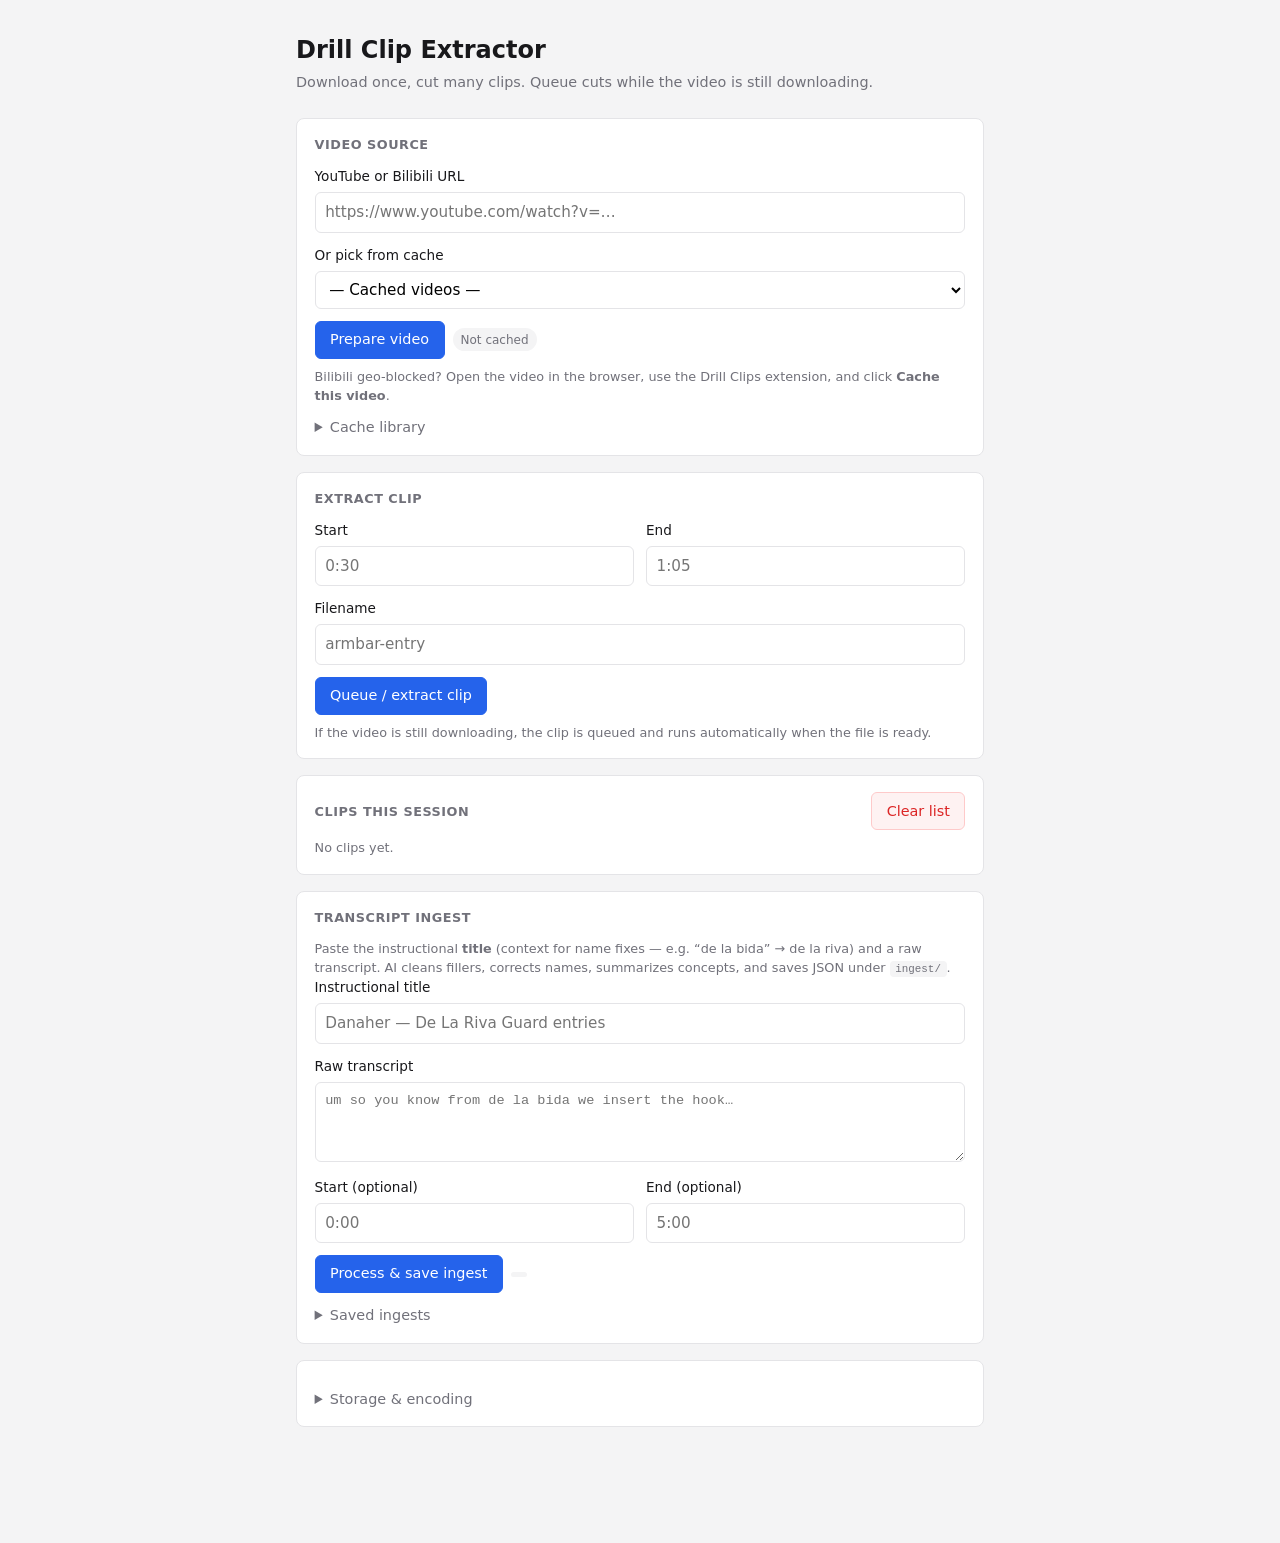
==== commit ff398c5b: "b" ====
--- a/static/index.html
+++ b/static/index.html
@@ -286,6 +286,7 @@
         <button type="button" class="btn-primary" id="prepare-btn">Prepare video</button>
         <span class="pill pill-muted" id="cache-pill" hidden>Not cached</span>
       </div>
+      <p class="hint">Bilibili geo-blocked? Open the video in the browser, use the Drill Clips extension, and click <strong>Cache this video</strong>.</p>
       <details class="panel" id="cache-panel">
         <summary>Cache library</summary>
         <table class="cache-table">
@@ -341,6 +342,45 @@
       <p class="hint" id="clips-empty">No clips yet.</p>
     </section>
 
+    <section id="ingest-section">
+      <h2>Transcript ingest</h2>
+      <p class="hint">Paste the instructional <strong>title</strong> (context for name fixes — e.g. “de la bida” → de la riva) and a raw transcript. AI cleans fillers, corrects names, summarizes concepts, and saves JSON under <code>ingest/</code>.</p>
+      <label for="ingest-title">Instructional title</label>
+      <input type="text" id="ingest-title" placeholder="Danaher — De La Riva Guard entries" autocomplete="off">
+      <label for="ingest-transcript" style="margin-top:0.75rem;">Raw transcript</label>
+      <textarea id="ingest-transcript" placeholder="um so you know from de la bida we insert the hook…"></textarea>
+      <div class="row" style="margin-top:0.5rem;">
+        <div class="field">
+          <label for="ingest-start">Start (optional)</label>
+          <input type="text" id="ingest-start" placeholder="0:00" autocomplete="off">
+        </div>
+        <div class="field">
+          <label for="ingest-end">End (optional)</label>
+          <input type="text" id="ingest-end" placeholder="5:00" autocomplete="off">
+        </div>
+      </div>
+      <div class="actions">
+        <button type="button" class="btn-primary" id="ingest-btn">Process &amp; save ingest</button>
+        <span class="pill pill-muted" id="ingest-mode-pill" hidden></span>
+      </div>
+      <div id="ingest-result" hidden style="margin-top:1rem;">
+        <label>Summary</label>
+        <p id="ingest-summary" style="margin:0.25rem 0 0.75rem;font-size:0.95rem;"></p>
+        <label>Corrections</label>
+        <ul id="ingest-corrections" style="margin:0.25rem 0 0.75rem;padding-left:1.2rem;font-size:0.9rem;"></ul>
+        <label>Concepts</label>
+        <ul id="ingest-concepts" style="margin:0.25rem 0 0.75rem;padding-left:1.2rem;font-size:0.9rem;"></ul>
+        <label>Cleaned transcript</label>
+        <textarea id="ingest-cleaned" readonly style="min-height:120px;margin-top:0.35rem;"></textarea>
+        <p class="hint" id="ingest-saved" style="margin-top:0.5rem;"></p>
+      </div>
+      <details class="panel" id="ingest-history-panel" style="margin-top:0.75rem;">
+        <summary>Saved ingests</summary>
+        <ul id="ingest-list" style="list-style:none;margin:0.5rem 0 0;padding:0;"></ul>
+        <p class="hint" id="ingest-empty">No saved ingests yet.</p>
+      </details>
+    </section>
+
     <section>
       <details class="panel" id="settings-panel">
         <summary>Storage &amp; encoding</summary>
@@ -351,6 +391,16 @@
         <input type="text" id="settings-output-dir" autocomplete="off" spellcheck="false">
         <label for="settings-descriptions-dir" style="margin-top:0.5rem;">Descriptions directory</label>
         <input type="text" id="settings-descriptions-dir" autocomplete="off" spellcheck="false">
+        <label for="settings-ingest-dir" style="margin-top:0.5rem;">Ingest directory</label>
+        <input type="text" id="settings-ingest-dir" autocomplete="off" spellcheck="false">
+        <h3 style="font-size:0.8rem;text-transform:uppercase;letter-spacing:0.04em;color:var(--muted);margin:1rem 0 0.5rem;">AI ingest (optional)</h3>
+        <label for="settings-openai-key">OpenAI API key</label>
+        <input type="password" id="settings-openai-key" placeholder="sk-… (or set OPENAI_API_KEY)" autocomplete="off" spellcheck="false">
+        <p class="hint" id="settings-openai-hint">Without a key, ingest still runs offline (glossary + filler strip). With a key, full LLM cleanup + summaries.</p>
+        <label for="settings-openai-model" style="margin-top:0.5rem;">Model</label>
+        <input type="text" id="settings-openai-model" placeholder="gpt-4o-mini" autocomplete="off" spellcheck="false">
+        <label for="settings-openai-base" style="margin-top:0.5rem;">API base URL</label>
+        <input type="text" id="settings-openai-base" placeholder="https://api.openai.com/v1" autocomplete="off" spellcheck="false">
         <div class="row" style="margin-top:0.5rem;">
           <div class="field">
             <label for="settings-crf">CRF (18–51)</label>
@@ -928,15 +978,25 @@
         document.getElementById("settings-cache-dir").value = cfg.cache_dir || "";
         document.getElementById("settings-output-dir").value = cfg.output_dir || "";
         document.getElementById("settings-descriptions-dir").value = cfg.descriptions_dir || "";
+        document.getElementById("settings-ingest-dir").value = cfg.ingest_dir || "";
         document.getElementById("settings-crf").value = cfg.clip_crf;
         document.getElementById("settings-preset").value = cfg.clip_preset || "";
         document.getElementById("settings-audio").value = cfg.clip_audio_kbps;
         document.getElementById("settings-proxy").value = cfg.proxy_url || "";
         document.getElementById("settings-bilibili-login").checked = !!cfg.bilibili_use_login;
         document.getElementById("settings-bilibili-browser").value = cfg.bilibili_cookies_browser || "firefox";
+        document.getElementById("settings-openai-model").value = cfg.openai_model || "gpt-4o-mini";
+        document.getElementById("settings-openai-base").value = cfg.openai_base_url || "https://api.openai.com/v1";
+        document.getElementById("settings-openai-key").placeholder = cfg.has_openai_api_key
+          ? "•••••••• (saved — leave blank to keep)"
+          : "sk-… (or set OPENAI_API_KEY)";
+        document.getElementById("settings-openai-hint").textContent = cfg.has_openai_api_key
+          ? "API key configured — ingest uses LLM mode."
+          : "Without a key, ingest still runs offline (glossary + filler strip). With a key, full LLM cleanup + summaries.";
         syncBilibiliLoginUi();
         var msg = "Cache: " + cfg.cache_dir + " · Clips: " + cfg.output_dir;
         if (health.ffmpeg === false) msg += " · ffmpeg missing";
+        if (cfg.has_openai_api_key) msg += " · AI ingest ready";
         document.getElementById("config-foot").textContent = msg;
       } catch (e) {}
     }
@@ -946,24 +1006,128 @@
         cache_dir: document.getElementById("settings-cache-dir").value.trim(),
         output_dir: document.getElementById("settings-output-dir").value.trim(),
         descriptions_dir: document.getElementById("settings-descriptions-dir").value.trim(),
+        ingest_dir: document.getElementById("settings-ingest-dir").value.trim(),
         clip_crf: parseInt(document.getElementById("settings-crf").value, 10),
         clip_preset: document.getElementById("settings-preset").value.trim() || "medium",
         clip_audio_kbps: parseInt(document.getElementById("settings-audio").value, 10),
         proxy_url: document.getElementById("settings-proxy").value.trim(),
         bilibili_use_login: document.getElementById("settings-bilibili-login").checked,
         bilibili_cookies_browser: document.getElementById("settings-bilibili-browser").value,
+        openai_model: document.getElementById("settings-openai-model").value.trim() || "gpt-4o-mini",
+        openai_base_url: document.getElementById("settings-openai-base").value.trim() || "https://api.openai.com/v1",
       };
+      var key = document.getElementById("settings-openai-key").value.trim();
+      if (key) body.openai_api_key = key;
       var res = await fetch("/api/config", { method: "POST", headers: { "Content-Type": "application/json" }, body: JSON.stringify(body) });
       if (!res.ok) { setStatus("Settings failed: " + (await readErrorBody(res))); return; }
+      document.getElementById("settings-openai-key").value = "";
       setStatus("Settings saved.");
       await loadConfigFoot();
       await refreshLibrary();
       await refreshCachePanel();
     }
 
+    function renderIngestResult(data) {
+      document.getElementById("ingest-result").hidden = false;
+      document.getElementById("ingest-summary").textContent = data.summary || "";
+      document.getElementById("ingest-cleaned").value = data.cleaned_transcript || "";
+      var corr = document.getElementById("ingest-corrections");
+      corr.innerHTML = "";
+      (data.corrections || []).forEach(function (c) {
+        var li = document.createElement("li");
+        li.textContent = (c.from || "") + " → " + (c.to || "") + (c.reason ? " (" + c.reason + ")" : "");
+        corr.appendChild(li);
+      });
+      if (!corr.children.length) {
+        var empty = document.createElement("li");
+        empty.textContent = "No name corrections.";
+        empty.style.color = "var(--muted)";
+        corr.appendChild(empty);
+      }
+      var concepts = document.getElementById("ingest-concepts");
+      concepts.innerHTML = "";
+      (data.concepts || []).forEach(function (c) {
+        var li = document.createElement("li");
+        li.innerHTML = "<strong>" + (c.name || "concept") + "</strong> — " + (c.summary || "");
+        concepts.appendChild(li);
+      });
+      if (!concepts.children.length) {
+        var emptyC = document.createElement("li");
+        emptyC.textContent = "No concepts extracted.";
+        emptyC.style.color = "var(--muted)";
+        concepts.appendChild(emptyC);
+      }
+      var pill = document.getElementById("ingest-mode-pill");
+      pill.hidden = false;
+      pill.textContent = data.mode === "llm" ? "LLM" : "Offline";
+      pill.className = "pill " + (data.mode === "llm" ? "pill-ok" : "pill-muted");
+      document.getElementById("ingest-saved").textContent = data.saved_path
+        ? "Saved: " + data.saved_path
+        : "Not saved to disk.";
+    }
+
+    async function refreshIngestList() {
+      var list = document.getElementById("ingest-list");
+      var empty = document.getElementById("ingest-empty");
+      list.innerHTML = "";
+      try {
+        var res = await fetch("/api/ingest");
+        if (!res.ok) return;
+        var data = await res.json();
+        var items = data.items || [];
+        empty.hidden = items.length > 0;
+        items.forEach(function (item) {
+          var li = document.createElement("li");
+          li.style.cssText = "padding:0.45rem 0;border-bottom:1px solid var(--border);font-size:0.9rem;";
+          li.innerHTML = "<div class=\"name\">" + (item.title || item.id) + "</div>"
+            + "<div class=\"sub\" style=\"font-size:0.8rem;color:var(--muted);\">" + (item.mode || "") + " · " + (item.id || "") + "</div>";
+          list.appendChild(li);
+        });
+      } catch (e) {}
+    }
+
+    async function onIngestClick() {
+      var title = document.getElementById("ingest-title").value.trim();
+      var transcript = document.getElementById("ingest-transcript").value.trim();
+      if (!title || !transcript) {
+        setStatus("Title and transcript are required for ingest.");
+        return;
+      }
+      var body = {
+        title: title,
+        transcript: transcript,
+        source_url: document.getElementById("url-input").value.trim() || null,
+        start: document.getElementById("ingest-start").value.trim() || null,
+        end: document.getElementById("ingest-end").value.trim() || null,
+        save: true,
+      };
+      setStatus("Processing ingest…");
+      document.getElementById("ingest-btn").disabled = true;
+      try {
+        var res = await fetch("/api/ingest", {
+          method: "POST",
+          headers: { "Content-Type": "application/json" },
+          body: JSON.stringify(body),
+        });
+        if (!res.ok) {
+          setStatus("Ingest failed: " + (await readErrorBody(res)));
+          return;
+        }
+        var data = await res.json();
+        renderIngestResult(data);
+        setStatus("Ingest saved (" + data.mode + ").");
+        await refreshIngestList();
+      } catch (e) {
+        setStatus("Ingest failed: " + (e.message || e));
+      } finally {
+        document.getElementById("ingest-btn").disabled = false;
+      }
+    }
+
     document.addEventListener("DOMContentLoaded", function () {
       document.getElementById("clip-form").addEventListener("submit", onClipSubmit);
       document.getElementById("prepare-btn").addEventListener("click", onPrepareClick);
+      document.getElementById("ingest-btn").addEventListener("click", onIngestClick);
       document.getElementById("clear-clips-btn").addEventListener("click", async function () {
         if (!window.confirm("Clear session clip list?")) return;
         await fetch("/api/clips", { method: "DELETE" });
@@ -972,6 +1136,9 @@
       document.getElementById("settings-save-btn").addEventListener("click", saveSettings);
       document.getElementById("settings-bilibili-login").addEventListener("change", syncBilibiliLoginUi);
       document.getElementById("cache-panel").addEventListener("toggle", function () { if (this.open) refreshCachePanel(); });
+      document.getElementById("ingest-history-panel").addEventListener("toggle", function () {
+        if (this.open) refreshIngestList();
+      });
 
       var urlInput = document.getElementById("url-input");
       var debounce = null;
@@ -1005,6 +1172,7 @@
       refreshLibrary();
       refreshCachePanel();
       refreshCacheStatus();
+      refreshIngestList();
     });
   </script>
 </body>
